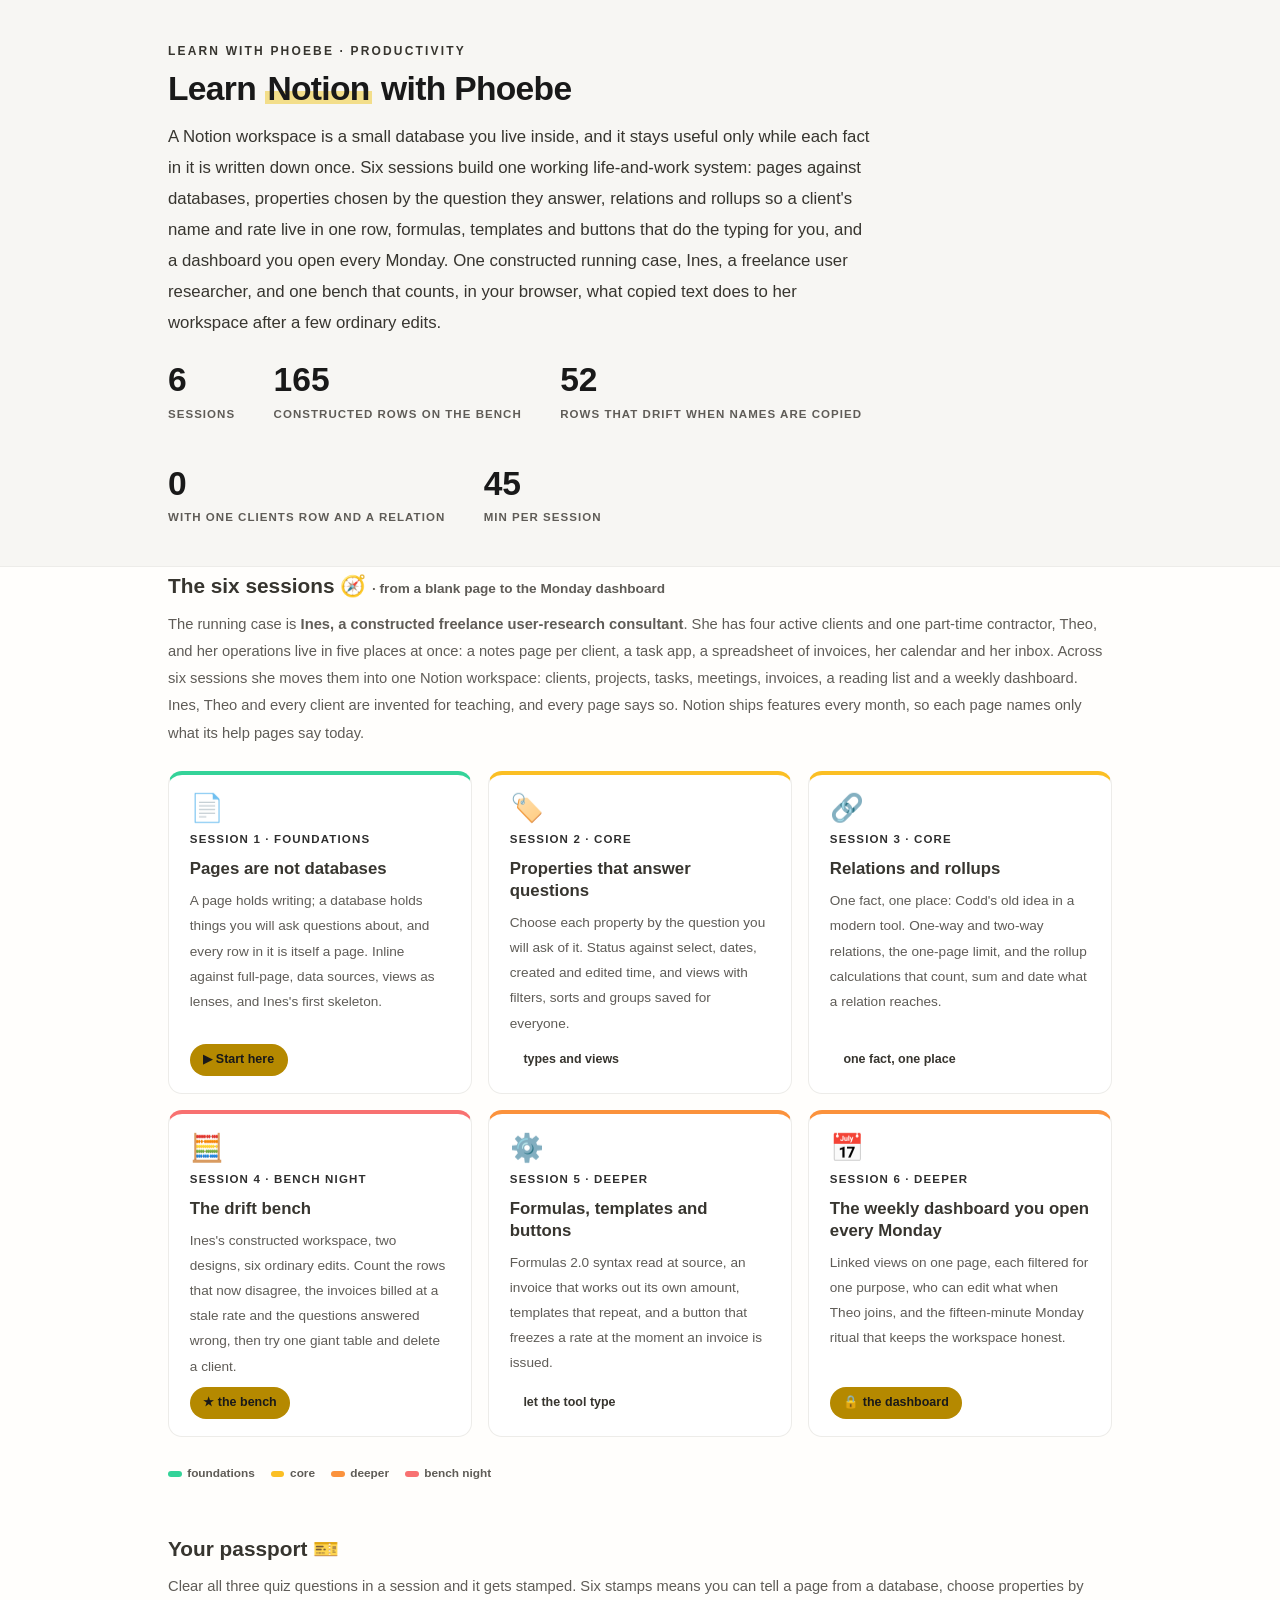
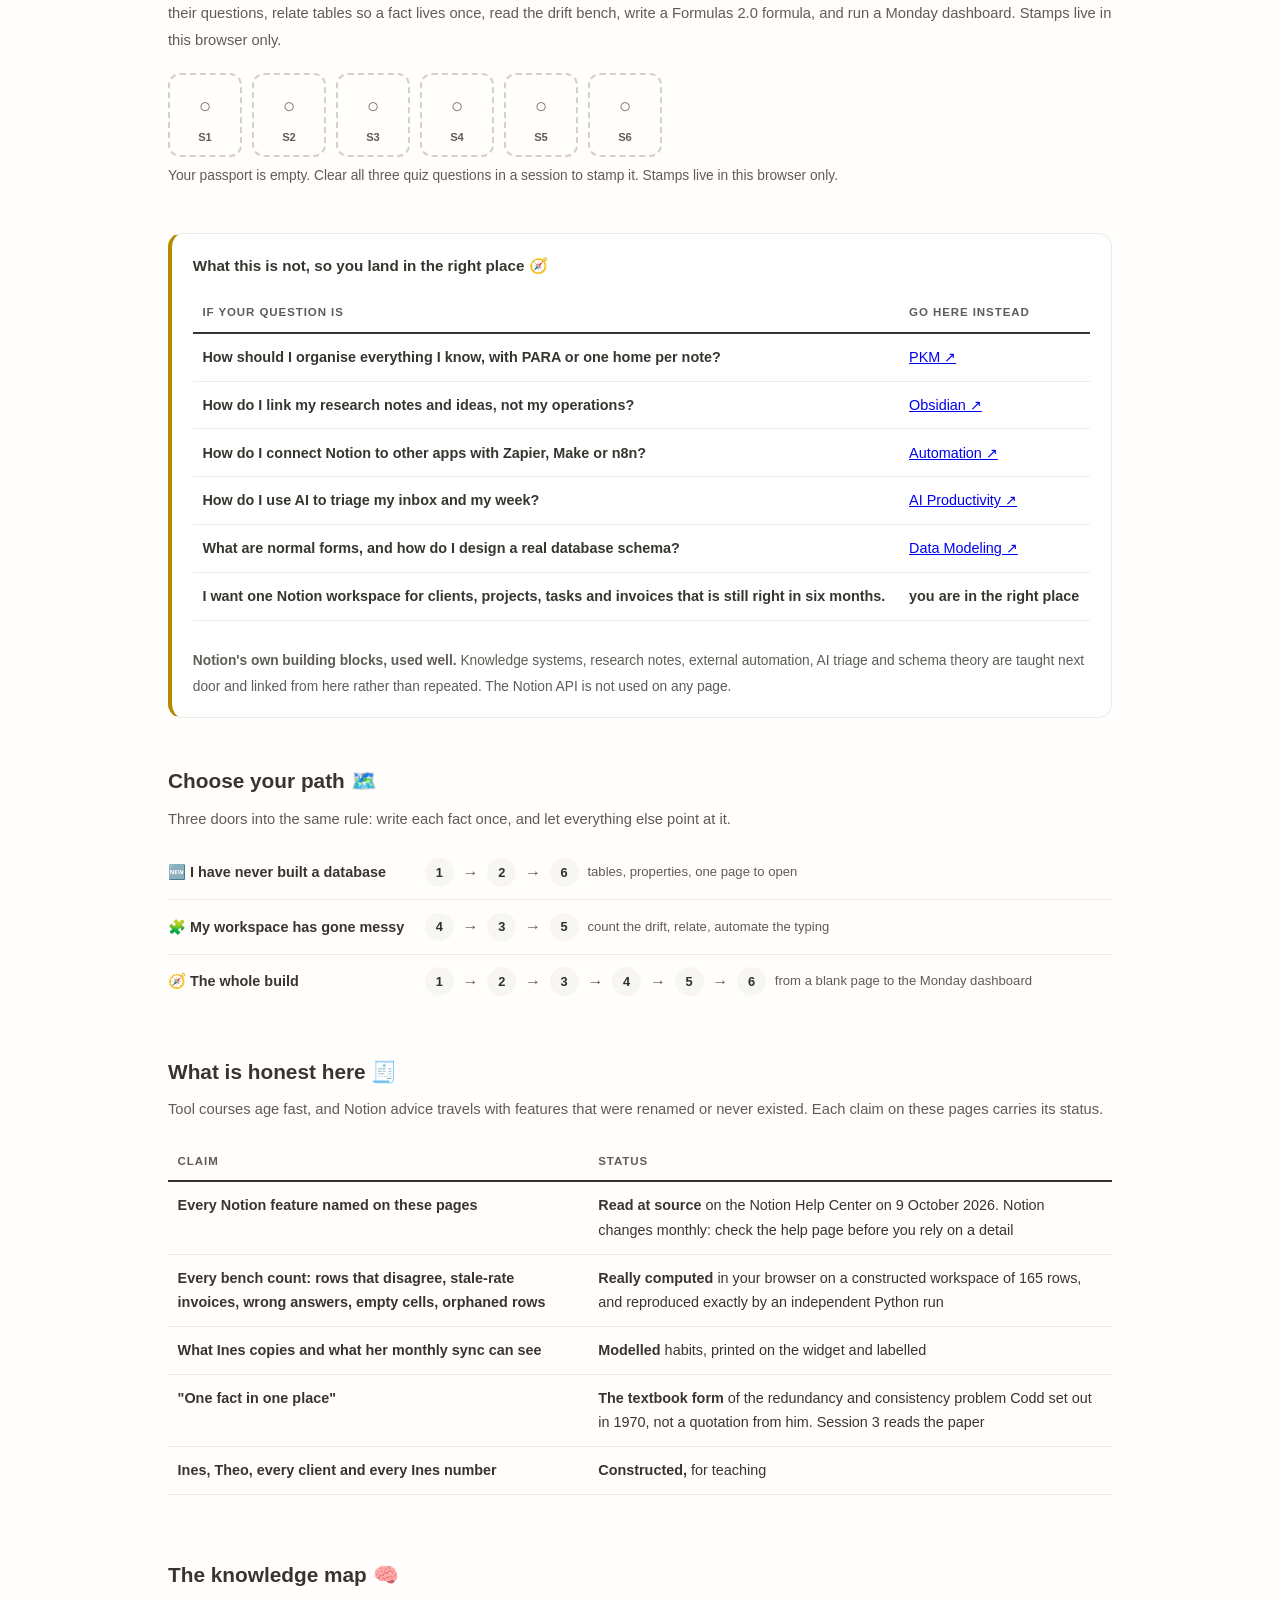
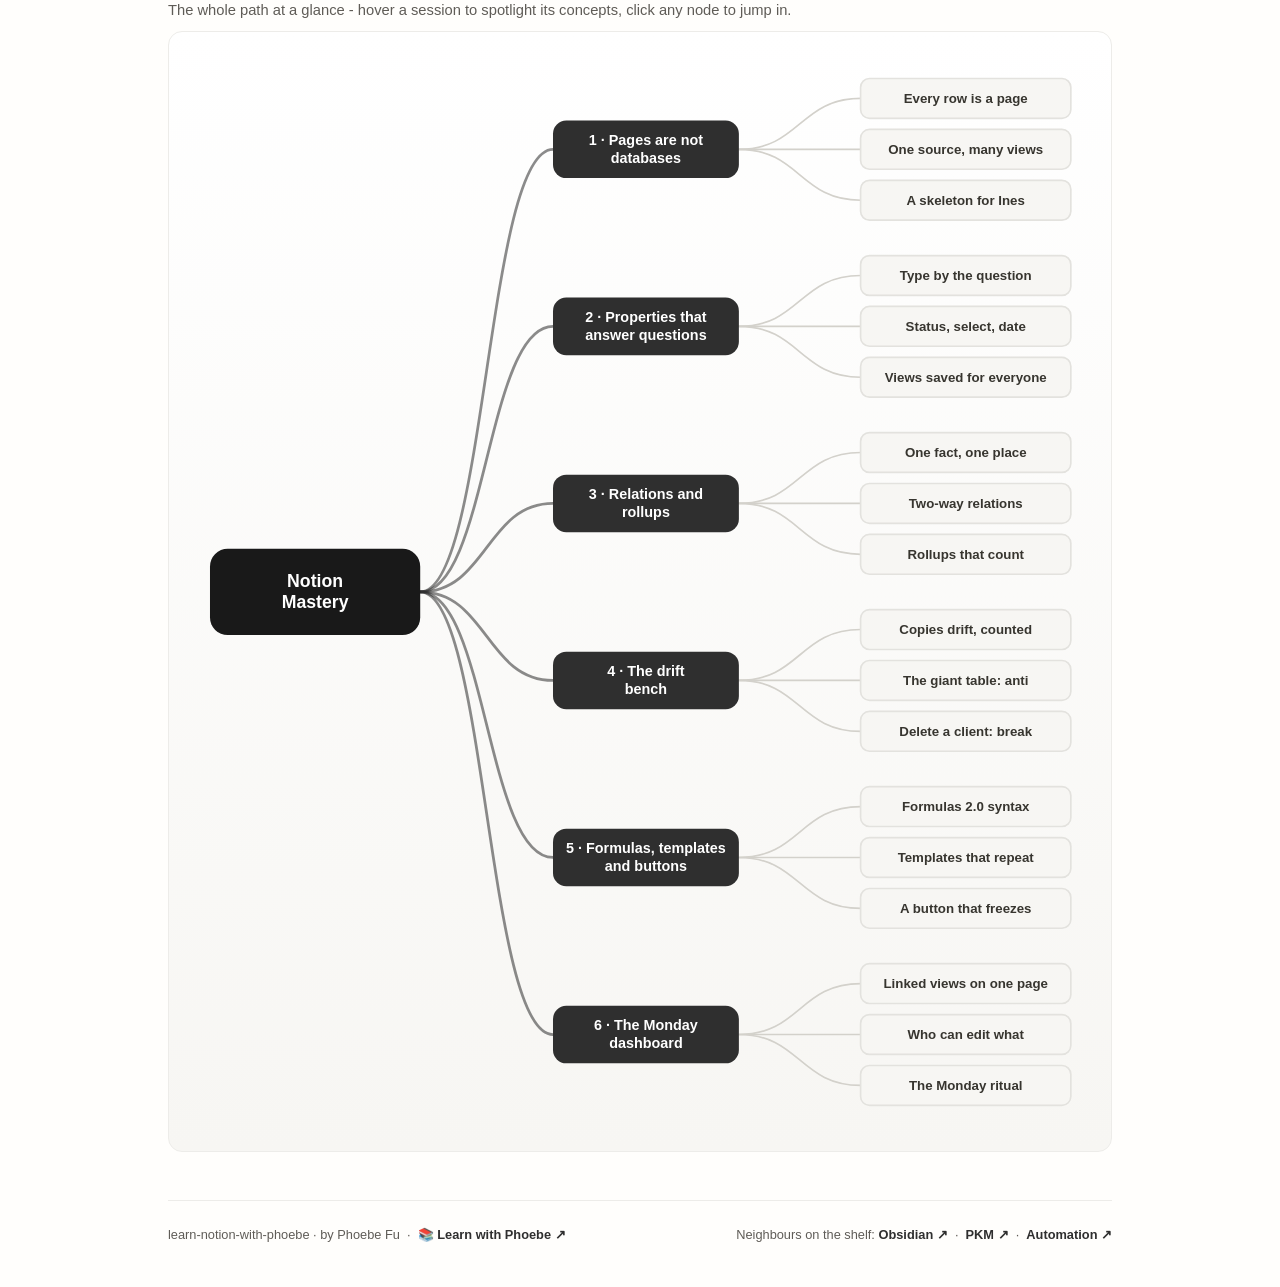
==== index.html @ 0f4d995d "Build learn-notion-with-phoebe: six sessions, landing page and in-browser bench All pages pass gate." ====
<!DOCTYPE html>
<html lang="en">
<head>
<meta charset="UTF-8">
<meta name="viewport" content="width=device-width, initial-scale=1.0">
<!-- social:start -->
<meta name="description" content="Six sessions on building one Notion workspace that stays true: pages against databases, properties chosen by the question they answer, relations and rollups so one fact lives in one place, a drift bench that counts what copied text costs, Formulas 2.0, templates and buttons, and a Monday dashboard. Free, by Phoebe Fu.">
<meta property="og:type" content="website">
<meta property="og:site_name" content="Learn with Phoebe">
<meta property="og:title" content="Learn Notion with Phoebe">
<meta property="og:description" content="Build one working life-and-work system in Notion across six sessions, and count in your browser what happens to a workspace where the same fact is typed in three places.">
<meta property="og:url" content="https://phoebefu6.github.io/learn-notion-with-phoebe/">
<meta property="og:image" content="https://phoebefu6.github.io/learn-notion-with-phoebe/assets/og-cover.png">
<meta property="og:image:width" content="1200">
<meta property="og:image:height" content="630">
<meta name="twitter:card" content="summary_large_image">
<meta name="twitter:title" content="Learn Notion with Phoebe">
<meta name="twitter:description" content="One fact, one place: a Notion workspace built in six sessions, and a bench that counts the drift.">
<meta name="twitter:image" content="https://phoebefu6.github.io/learn-notion-with-phoebe/assets/og-cover.png">
<!-- social:end -->
<title>Learn Notion with Phoebe</title>
<link rel="stylesheet" href="assets/style.css?v=3">
<style>

  .stats-row { display: flex; gap: 2.4rem; margin-top: 1.5rem; flex-wrap: wrap; }
  .stat b { display: block; font-size: 2.1rem; font-weight: 800; line-height: 1.05; font-variant-numeric: tabular-nums; }
  .stat span { font-size: .72rem; opacity: 1; text-transform: uppercase; letter-spacing: .09em; font-weight: 600; }

  .course-grid { display: grid; grid-template-columns: repeat(auto-fit, minmax(17rem, 1fr)); gap: 1rem; margin-top: 1.5rem; }
  .course-card {
    border: 1px solid var(--hairline);
    border-top: 4px solid var(--diff, var(--indigo));
    border-radius: var(--radius);
    padding: 1.2rem 1.3rem 1.1rem;
    display: flex;
    flex-direction: column;
    gap: .5rem;
    text-decoration: none;
    color: var(--ink);
    background: #fff;
    transition: box-shadow .15s ease, border-color .15s ease, transform .15s ease;
    position: relative;
  }
  .course-card:hover { border-color: var(--indigo-soft); border-top-color: var(--diff, var(--indigo)); box-shadow: 0 8px 28px rgba(var(--shadow-rgb),.16); transform: translateY(-3px); }
  .course-card .cicon { font-size: 1.7rem; line-height: 1; }
  .course-card .cnum { font-size: .72rem; font-weight: 700; color: var(--indigo); text-transform: uppercase; letter-spacing: .1em; }
  .course-card h3 { font-size: 1.05rem; font-weight: 800; line-height: 1.3; }
  .course-card p { font-size: .85rem; color: var(--muted); flex: 1; }
  .course-card .meta { display: flex; gap: .4rem; flex-wrap: wrap; }

  .diff-legend { display: flex; gap: 1rem; margin-top: 1.6rem; font-size: .74rem; color: var(--muted); font-weight: 600; flex-wrap: wrap; }
  .diff-legend i { display: inline-block; width: .85rem; height: .35rem; border-radius: 999px; margin-right: .35rem; vertical-align: middle; }

  .paths { margin-top: 2.6rem; }
  .paths h2 { font-size: 1.3rem; font-weight: 800; margin-bottom: .3rem; }
  .paths .plede { color: var(--muted); font-size: .92rem; margin-bottom: .8rem; }
  .path { display: flex; gap: .55rem; align-items: center; padding: .75rem 0; border-bottom: .5px solid var(--hairline); flex-wrap: wrap; }
  .path:last-child { border-bottom: none; }
  .path b { min-width: 15.5rem; font-size: .9rem; }
  .path .pstep { background: var(--indigo-50); color: var(--indigo); border-radius: 999px; padding: .16rem .68rem; font-weight: 700; font-size: .8rem; text-decoration: none; transition: all .12s ease; }
  .path .pstep:hover { background: var(--indigo); color: #fff; }
  .path .parr { color: var(--muted); font-weight: 700; }

  .mm-section { margin-top: 1.6rem; }
  .mm-section h2 { font-size: 1.3rem; font-weight: 800; margin-bottom: .2rem; }
  .mm-section .mm-lede { color: var(--muted); font-size: .92rem; margin-bottom: .4rem; }
  .mm-wrap { border: 1px solid var(--hairline); border-radius: var(--radius); background: linear-gradient(180deg,#fff,var(--indigo-50)); padding: .6rem; overflow-x: auto; }
  .mm-svg { width: 100%; height: auto; display: block; max-width: 60rem; margin: 0 auto; min-width: 34rem; }
  .mm-link { cursor: pointer; text-decoration: none; }
  .mm-node rect { transition: opacity .15s ease, filter .15s ease; }
  .mm-node text { pointer-events: none; }
  .mm-link:hover .mm-node rect { filter: brightness(1.06); }
  .mm-edge { transition: opacity .15s ease; }

  .not-this { border: 1px solid var(--hairline); border-left: 4px solid var(--clay); border-radius: var(--radius); background: #fff; padding: 1.1rem 1.3rem; margin-top: 1.2rem; }
  .not-this h3 { font-size: .95rem; font-weight: 800; margin-bottom: .5rem; }
</style>
</head>
<body>
<header class="masthead">
  <div class="wrap">
    <div class="eyebrow">Learn with Phoebe · Productivity</div>
    <h1>Learn <span class="accent">Notion</span> with Phoebe</h1>
    <p class="sub">A Notion workspace is a small database you live inside, and it stays useful only while each fact in it is written down once. Six sessions build one working life-and-work system: pages against databases, properties chosen by the question they answer, relations and rollups so a client's name and rate live in one row, formulas, templates and buttons that do the typing for you, and a dashboard you open every Monday. One constructed running case, Ines, a freelance user researcher, and one bench that counts, in your browser, what copied text does to her workspace after a few ordinary edits.</p>
    <div class="stats-row">
      <div class="stat"><b data-count="6">6</b><span>sessions</span></div>
      <div class="stat"><b data-count="165">165</b><span>constructed rows on the bench</span></div>
      <div class="stat"><b data-count="52">52</b><span>rows that drift when names are copied</span></div>
      <div class="stat"><b>0</b><span>with one Clients row and a relation</span></div>
      <div class="stat"><b data-count="45">45</b><span>min per session</span></div>
    </div>
  </div>
</header>
<main class="wrap">
  <section class="section">
    <div class="paths" style="margin-top:0">
      <h2>The six sessions 🧭 <span style="font-size:.85rem;font-weight:600;color:var(--muted)">· from a blank page to the Monday dashboard</span></h2>
      <p class="plede">The running case is <strong>Ines, a constructed freelance user-research consultant</strong>. She has four active clients and one part-time contractor, Theo, and her operations live in five places at once: a notes page per client, a task app, a spreadsheet of invoices, her calendar and her inbox. Across six sessions she moves them into one Notion workspace: clients, projects, tasks, meetings, invoices, a reading list and a weekly dashboard. Ines, Theo and every client are invented for teaching, and every page says so. Notion ships features every month, so each page names only what its help pages say today.</p>
    </div>
    <div class="course-grid">
      <a class="course-card" href="courses/01-pages-are-not-databases.html" style="--diff:#34D399">
        <span class="cicon">📄</span>
        <span class="cnum">Session 1 · foundations</span>
        <h3>Pages are not databases</h3>
        <p>A page holds writing; a database holds things you will ask questions about, and every row in it is itself a page. Inline against full-page, data sources, views as lenses, and Ines's first skeleton.</p>
        <span class="meta"><span class="pill amber">▶ Start here</span></span>
      </a>
      <a class="course-card" href="courses/02-properties-that-answer-questions.html" style="--diff:#FBBF24">
        <span class="cicon">🏷️</span>
        <span class="cnum">Session 2 · core</span>
        <h3>Properties that answer questions</h3>
        <p>Choose each property by the question you will ask of it. Status against select, dates, created and edited time, and views with filters, sorts and groups saved for everyone.</p>
        <span class="meta"><span class="pill">types and views</span></span>
      </a>
      <a class="course-card" href="courses/03-relations-and-rollups.html" style="--diff:#FBBF24">
        <span class="cicon">🔗</span>
        <span class="cnum">Session 3 · core</span>
        <h3>Relations and rollups</h3>
        <p>One fact, one place: Codd's old idea in a modern tool. One-way and two-way relations, the one-page limit, and the rollup calculations that count, sum and date what a relation reaches.</p>
        <span class="meta"><span class="pill">one fact, one place</span></span>
      </a>
      <a class="course-card" href="courses/04-the-drift-bench.html" style="--diff:#F87171">
        <span class="cicon">🧮</span>
        <span class="cnum">Session 4 · bench night</span>
        <h3>The drift bench</h3>
        <p>Ines's constructed workspace, two designs, six ordinary edits. Count the rows that now disagree, the invoices billed at a stale rate and the questions answered wrong, then try one giant table and delete a client.</p>
        <span class="meta"><span class="pill amber">★ the bench</span></span>
      </a>
      <a class="course-card" href="courses/05-formulas-templates-buttons.html" style="--diff:#FB923C">
        <span class="cicon">⚙️</span>
        <span class="cnum">Session 5 · deeper</span>
        <h3>Formulas, templates and buttons</h3>
        <p>Formulas 2.0 syntax read at source, an invoice that works out its own amount, templates that repeat, and a button that freezes a rate at the moment an invoice is issued.</p>
        <span class="meta"><span class="pill">let the tool type</span></span>
      </a>
      <a class="course-card" href="courses/06-the-monday-dashboard.html" style="--diff:#FB923C">
        <span class="cicon">📅</span>
        <span class="cnum">Session 6 · deeper</span>
        <h3>The weekly dashboard you open every Monday</h3>
        <p>Linked views on one page, each filtered for one purpose, who can edit what when Theo joins, and the fifteen-minute Monday ritual that keeps the workspace honest.</p>
        <span class="meta"><span class="pill amber">🔒 the dashboard</span></span>
      </a>
    </div>
    <div class="diff-legend">
      <span><i style="background:#34D399"></i>foundations</span>
      <span><i style="background:#FBBF24"></i>core</span>
      <span><i style="background:#FB923C"></i>deeper</span>
      <span><i style="background:#F87171"></i>bench night</span>
    </div>
  </section>
  <section class="section">
    <div class="paths" style="margin-top:0">
      <h2>Your passport 🎫</h2>
      <p class="plede">Clear all three quiz questions in a session and it gets stamped. Six stamps means you can tell a page from a database, choose properties by their questions, relate tables so a fact lives once, read the drift bench, write a Formulas 2.0 formula, and run a Monday dashboard. Stamps live in this browser only.</p>
    </div>
    <div class="pp-strip"></div>
  </section>
  <section class="section">
    <div class="not-this">
      <h3>What this is not, so you land in the right place 🧭</h3>
      <table class="clean">
        <tr><th>If your question is</th><th>Go here instead</th></tr>
        <tr><td>How should I organise everything I know, with PARA or one home per note?</td><td><a href="https://phoebefu6.github.io/learn-pkm-with-phoebe/">PKM ↗</a></td></tr>
        <tr><td>How do I link my research notes and ideas, not my operations?</td><td><a href="https://phoebefu6.github.io/learn-obsidian-with-phoebe/">Obsidian ↗</a></td></tr>
        <tr><td>How do I connect Notion to other apps with Zapier, Make or n8n?</td><td><a href="https://phoebefu6.github.io/learn-automation-with-phoebe/">Automation ↗</a></td></tr>
        <tr><td>How do I use AI to triage my inbox and my week?</td><td><a href="https://phoebefu6.github.io/learn-ai-productivity-with-phoebe/">AI Productivity ↗</a></td></tr>
        <tr><td>What are normal forms, and how do I design a real database schema?</td><td><a href="https://phoebefu6.github.io/learn-data-modeling-with-phoebe/">Data Modeling ↗</a></td></tr>
        <tr><td><strong>I want one Notion workspace for clients, projects, tasks and invoices that is still right in six months.</strong></td><td><strong>you are in the right place</strong></td></tr>
      </table>
      <p style="margin-top:.7rem;font-size:.86rem;color:var(--muted)"><strong>Notion's own building blocks, used well.</strong> Knowledge systems, research notes, external automation, AI triage and schema theory are taught next door and linked from here rather than repeated. The Notion API is not used on any page.</p>
    </div>
  </section>
  <section class="section">
    <div class="paths">
      <h2>Choose your path 🗺️</h2>
      <p class="plede">Three doors into the same rule: write each fact once, and let everything else point at it.</p>
      <div class="path"><b>🆕 I have never built a database</b>
        <a class="pstep" href="courses/01-pages-are-not-databases.html">1</a><span class="parr">→</span>
        <a class="pstep" href="courses/02-properties-that-answer-questions.html">2</a><span class="parr">→</span>
        <a class="pstep" href="courses/06-the-monday-dashboard.html">6</a>
        <span style="font-size:.82rem;color:var(--muted)">tables, properties, one page to open</span>
      </div>
      <div class="path"><b>🧩 My workspace has gone messy</b>
        <a class="pstep" href="courses/04-the-drift-bench.html">4</a><span class="parr">→</span>
        <a class="pstep" href="courses/03-relations-and-rollups.html">3</a><span class="parr">→</span>
        <a class="pstep" href="courses/05-formulas-templates-buttons.html">5</a>
        <span style="font-size:.82rem;color:var(--muted)">count the drift, relate, automate the typing</span>
      </div>
      <div class="path"><b>🧭 The whole build</b>
        <a class="pstep" href="courses/01-pages-are-not-databases.html">1</a><span class="parr">→</span>
        <a class="pstep" href="courses/02-properties-that-answer-questions.html">2</a><span class="parr">→</span>
        <a class="pstep" href="courses/03-relations-and-rollups.html">3</a><span class="parr">→</span>
        <a class="pstep" href="courses/04-the-drift-bench.html">4</a><span class="parr">→</span>
        <a class="pstep" href="courses/05-formulas-templates-buttons.html">5</a><span class="parr">→</span>
        <a class="pstep" href="courses/06-the-monday-dashboard.html">6</a>
        <span style="font-size:.82rem;color:var(--muted)">from a blank page to the Monday dashboard</span>
      </div>
    </div>
  </section>
  <section class="section">
    <div class="paths" style="margin-top:0">
      <h2>What is honest here 🧾</h2>
      <p class="plede">Tool courses age fast, and Notion advice travels with features that were renamed or never existed. Each claim on these pages carries its status.</p>
    </div>
    <table class="clean">
      <tr><th>Claim</th><th>Status</th></tr>
      <tr><td>Every Notion feature named on these pages</td><td><strong>Read at source</strong> on the Notion Help Center on 9 October 2026. Notion changes monthly: check the help page before you rely on a detail</td></tr>
      <tr><td>Every bench count: rows that disagree, stale-rate invoices, wrong answers, empty cells, orphaned rows</td><td><strong>Really computed</strong> in your browser on a constructed workspace of 165 rows, and reproduced exactly by an independent Python run</td></tr>
      <tr><td>What Ines copies and what her monthly sync can see</td><td><strong>Modelled</strong> habits, printed on the widget and labelled</td></tr>
      <tr><td>"One fact in one place"</td><td><strong>The textbook form</strong> of the redundancy and consistency problem Codd set out in 1970, not a quotation from him. Session 3 reads the paper</td></tr>
      <tr><td>Ines, Theo, every client and every Ines number</td><td><strong>Constructed,</strong> for teaching</td></tr>
    </table>
  </section>
  <section class="section mm-section">
    <h2>The knowledge map 🧠</h2>
    <p class="mm-lede">The whole path at a glance - hover a session to spotlight its concepts, click any node to jump in.</p>
    <div class="mm-wrap"><div id="mindmap"></div></div>
  </section>
  <footer class="pagefoot">
    <span>learn-notion-with-phoebe · by Phoebe Fu &nbsp;·&nbsp; 📚 <a href="https://phoebefu6.github.io/learn-with-phoebe/">Learn with Phoebe ↗</a></span>
    <span>Neighbours on the shelf: <a href="https://phoebefu6.github.io/learn-obsidian-with-phoebe/">Obsidian ↗</a> &nbsp;·&nbsp; <a href="https://phoebefu6.github.io/learn-pkm-with-phoebe/">PKM ↗</a> &nbsp;·&nbsp; <a href="https://phoebefu6.github.io/learn-automation-with-phoebe/">Automation ↗</a></span>
  </footer>
</main>
<script>
window.MINDMAP_DATA = {
 "title": "Notion\nMastery",
 "centerColor": "#191919",
 "sessions": [
  {
   "label": "Pages are not\ndatabases",
   "href": "courses/01-pages-are-not-databases.html",
   "color": "#34D399",
   "concepts": [
    {
     "label": "Every row is a page",
     "href": "courses/01-pages-are-not-databases.html"
    },
    {
     "label": "One source, many views",
     "href": "courses/01-pages-are-not-databases.html"
    },
    {
     "label": "A skeleton for Ines",
     "href": "courses/01-pages-are-not-databases.html"
    }
   ]
  },
  {
   "label": "Properties that\nanswer questions",
   "href": "courses/02-properties-that-answer-questions.html",
   "color": "#FBBF24",
   "concepts": [
    {
     "label": "Type by the question",
     "href": "courses/02-properties-that-answer-questions.html"
    },
    {
     "label": "Status, select, date",
     "href": "courses/02-properties-that-answer-questions.html"
    },
    {
     "label": "Views saved for everyone",
     "href": "courses/02-properties-that-answer-questions.html"
    }
   ]
  },
  {
   "label": "Relations and\nrollups",
   "href": "courses/03-relations-and-rollups.html",
   "color": "#FBBF24",
   "concepts": [
    {
     "label": "One fact, one place",
     "href": "courses/03-relations-and-rollups.html"
    },
    {
     "label": "Two-way relations",
     "href": "courses/03-relations-and-rollups.html"
    },
    {
     "label": "Rollups that count",
     "href": "courses/03-relations-and-rollups.html"
    }
   ]
  },
  {
   "label": "The drift\nbench",
   "href": "courses/04-the-drift-bench.html",
   "color": "#F87171",
   "concepts": [
    {
     "label": "Copies drift, counted",
     "href": "courses/04-the-drift-bench.html"
    },
    {
     "label": "The giant table: anti",
     "href": "courses/04-the-drift-bench.html"
    },
    {
     "label": "Delete a client: break",
     "href": "courses/04-the-drift-bench.html"
    }
   ]
  },
  {
   "label": "Formulas, templates\nand buttons",
   "href": "courses/05-formulas-templates-buttons.html",
   "color": "#FB923C",
   "concepts": [
    {
     "label": "Formulas 2.0 syntax",
     "href": "courses/05-formulas-templates-buttons.html"
    },
    {
     "label": "Templates that repeat",
     "href": "courses/05-formulas-templates-buttons.html"
    },
    {
     "label": "A button that freezes",
     "href": "courses/05-formulas-templates-buttons.html"
    }
   ]
  },
  {
   "label": "The Monday\ndashboard",
   "href": "courses/06-the-monday-dashboard.html",
   "color": "#FB923C",
   "concepts": [
    {
     "label": "Linked views on one page",
     "href": "courses/06-the-monday-dashboard.html"
    },
    {
     "label": "Who can edit what",
     "href": "courses/06-the-monday-dashboard.html"
    },
    {
     "label": "The Monday ritual",
     "href": "courses/06-the-monday-dashboard.html"
    }
   ]
  }
 ]
};
</script>
<script src="assets/mindmap.js?v=1"></script>
<script src="assets/app.js?v=1"></script>
</body>
</html>
---- assets/style.css ----
/* learn-notion-with-phoebe - editorial bold design system
   Accent: page ink #2F2F2F · Deep ink #191919 · Mid ink #4A4946 · Contrast: highlighter yellow #B58900
   (CSS var names still read --indigo/--amber; they hold warm ink greys and the highlighter.)
   The highlighter is a FILL only, always under deep ink #191919 (5.48:1), never as text on white.
   Light surfaces only: the code box and the lightbox scrim are light tints. */

:root {
  --indigo: #2F2F2F;
  --indigo-deep: #191919;
  --indigo-mid: #4A4946;
  --indigo-soft: #E3E2DE;
  --indigo-50: #F7F6F3;
  --ink: #37352F;
  --muted: #5F5C57;
  --faint: #D3D1CB;
  --hairline: #EDECE9;
  --clay: #B58900;
  --clay-ink: #6B5100;
  --amber: #B58900;
  --amber-ink: #6B5100;
  --amber-50: #FBF3DB;
  --paper: #FFFEFC;
  --code-bg: #F7F6F3;
  --code-ink: #37352F;
  --scrim-rgb: 255,254,250;
  --shadow-rgb: 47,47,47;
  --radius: 14px;
}

* { margin: 0; padding: 0; box-sizing: border-box; }

html { font-size: 16px; scroll-behavior: smooth; }
html.zoom-125 { font-size: 20px; }
html.zoom-150 { font-size: 24px; }

body {
  font-family: "Inter", -apple-system, BlinkMacSystemFont, "Segoe UI", Roboto, sans-serif;
  background: var(--paper);
  color: var(--ink);
  line-height: 1.85;
  font-feature-settings: "tnum";
}

.wrap { max-width: 62rem; margin: 0 auto; padding: 0 1.5rem; }

/* ---------- header band ---------- */
.masthead {
  background: var(--indigo);
  color: #fff;
  padding: 2.5rem 0 2.25rem;
}
.masthead .eyebrow {
  font-size: .75rem;
  letter-spacing: .18em;
  text-transform: uppercase;
  opacity: 1;
  font-weight: 600;
}
.masthead h1 {
  font-size: 2.1rem;
  line-height: 1.15;
  font-weight: 800;
  margin: .5rem 0 .75rem;
  letter-spacing: -.02em;
}
.masthead h1 .accent { color: inherit; }
.masthead .sub { font-size: 1.05rem; opacity: 1; max-width: 44rem; }

.chip-row { display: flex; flex-wrap: wrap; gap: .5rem; margin-top: 1.1rem; }
.chip {
  display: inline-flex;
  align-items: center;
  gap: .35rem;
  border-radius: 999px;
  padding: .25rem .8rem;
  font-size: .78rem;
  font-weight: 600;
  white-space: nowrap;
}
.chip.level { background: #fff; color: var(--indigo); }
.chip.audience { background: rgba(255,255,255,.08); color: #fff; border: 1px solid rgba(255,255,255,.35); }
.chip.time { background: var(--ink); color: #fff; font-variant-numeric: tabular-nums; }


/* ---------- agenda band ----------
   Recovered 2026-09-02. These six repos were scaffolded from a stylesheet that had
   lost this block, so .agenda rendered as run-on inline text ~700px tall inside the
   masthead. 87 of 93 repos carry it; these were the exception, and they were also the
   six the estate sweep could not see. See course-builder/references/field-notes.md.

   .a3 does NOT reuse the donor's `color: var(--amber-ink)`: that pair falls below
   4.5:1 against --amber in all six palettes, which is the same failure the sweep
   flags on the wellbeing courses. The literal below is the darkest tone of this
   repo's own amber-ink that clears 4.5:1, so the band stays bright. Recompute it if
   --amber changes. */
.agenda {
  display: flex;
  border-radius: 999px;
  overflow: hidden;
  margin: 1.4rem 0 0;
  font-size: .72rem;
  font-weight: 600;
  text-align: center;
  color: #fff;
}
.agenda span { padding: .45rem .3rem; white-space: nowrap; overflow: hidden; text-overflow: ellipsis; }
.agenda .a1 { background: var(--indigo-deep); }
.agenda .a2 { background: var(--indigo-mid); }
.agenda .a3 { background: var(--amber); color: var(--indigo-deep); }
.agenda .a4 { background: var(--indigo-soft); color: var(--ink); }

/* ---------- toolbar ---------- */
.toolbar {
  position: sticky;
  top: 0;
  z-index: 40;
  background: rgba(255,255,255,.94);
  backdrop-filter: blur(6px);
  border-bottom: 1px solid var(--hairline);
  padding: .55rem 0;
}
.toolbar .wrap { display: flex; align-items: center; gap: .5rem; flex-wrap: nowrap; }
.toolbar .crumb { font-size: .8rem; color: var(--muted); font-weight: 600; margin-right: auto; min-width: 0; white-space: nowrap; overflow: hidden; text-overflow: ellipsis; }
.toolbar .btn { white-space: nowrap; flex: none; padding: .38rem .8rem; font-size: .78rem; line-height: 1.2; }
.toolbar .crumb a { color: var(--indigo); text-decoration: none; }
.btn {
  border: 1px solid var(--hairline);
  background: #fff;
  color: var(--ink);
  border-radius: 999px;
  padding: .35rem .9rem;
  font-size: .78rem;
  font-weight: 600;
  cursor: pointer;
  font-family: inherit;
  transition: all .15s ease;
}
.btn:hover { border-color: var(--indigo); color: var(--indigo); }
.btn.primary { background: var(--indigo); border-color: var(--indigo); color: #fff; }
.btn.primary:hover { background: var(--indigo-deep); }

/* ---------- sections ---------- */
main { padding: 2.5rem 0 4rem; }

.section { margin-bottom: 2.8rem; }
.section-kicker { margin-bottom: 1rem; }
.section-kicker .klabel {
  display: block;
  font-size: .72rem;
  text-transform: uppercase;
  letter-spacing: .1em;
  color: var(--indigo);
  font-weight: 700;
  margin-bottom: .35rem;
}
.section-kicker h2 {
  font-size: 1.45rem;
  font-weight: 800;
  letter-spacing: -.01em;
  display: flex;
  align-items: center;
  gap: .7rem;
  flex-wrap: wrap;
}
.section-kicker .tag {
  border-radius: 999px;
  padding: .18rem .7rem;
  font-size: .7rem;
  font-weight: 700;
  text-transform: uppercase;
  letter-spacing: .08em;
}
.tag.concept { background: var(--indigo-50); color: var(--indigo); }
.tag.demo { background: var(--amber-50); color: var(--amber-ink); }
.tag.exercise { background: var(--ink); color: #fff; }

.lede { color: var(--muted); max-width: 46rem; margin-bottom: 1.4rem; line-height: 1.8; }

/* live vs self-study markers on cards */
.mode {
  font-size: .64rem;
  font-weight: 700;
  text-transform: uppercase;
  letter-spacing: .07em;
  padding: .14rem .6rem;
  border-radius: 999px;
  flex: none;
}
.mode.live { background: var(--indigo); color: #fff; }
.mode.self { background: #fff; color: var(--muted); border: 1px solid var(--hairline); }

/* ---------- accordions ---------- */
details.card {
  border: 1px solid var(--hairline);
  border-radius: var(--radius);
  margin-bottom: .8rem;
  overflow: hidden;
  background: #fff;
}
details.card[open] { border-color: var(--indigo-soft); box-shadow: 0 8px 28px rgba(var(--shadow-rgb),.08); }
details.card summary {
  list-style: none;
  cursor: pointer;
  padding: 1rem 1.25rem;
  display: flex;
  align-items: center;
  gap: .75rem;
  font-weight: 700;
  font-size: 1.02rem;
  user-select: none;
}
details.card summary::-webkit-details-marker { display: none; }
details.card summary .dot {
  width: .6rem; height: .6rem;
  border-radius: 999px;
  background: var(--indigo);
  flex: none;
}
details.card summary .mini { margin-left: auto; font-size: .72rem; color: var(--muted); font-weight: 600; white-space: nowrap; }
details.card summary .caret { transition: transform .2s ease; color: var(--indigo); font-size: .8rem; }
details.card[open] summary .caret { transform: rotate(90deg); }
details.card .body { padding: 0 1.25rem 1.4rem; border-top: 1px solid var(--hairline); padding-top: 1.15rem; }
details.card .body p { margin-bottom: 1.05rem; max-width: 48rem; }
details.card .body p:last-child { margin-bottom: 0; }
details.card .body ul, details.card .body ol { margin: 0 0 1.1rem 1.2rem; max-width: 47rem; }
details.card .body li { margin-bottom: .65rem; }
details.card .body h4 { font-size: .95rem; font-weight: 700; margin: 1.1rem 0 .45rem; }
details.card .body h4:first-child { margin-top: 0; }

/* ---------- pills & legends ---------- */
.legend { display: flex; flex-wrap: wrap; gap: .5rem; margin: 0 0 1.2rem; }
.pill {
  display: inline-flex;
  align-items: center;
  gap: .4rem;
  border-radius: 999px;
  padding: .28rem .85rem;
  font-size: .78rem;
  font-weight: 600;
}
.pill.solid { background: var(--indigo); color: #fff; }
.pill.light { background: var(--indigo-50); color: var(--indigo); }
.pill.inkpill { background: var(--ink); color: #fff; }
.pill.amber, .pill.peach { background: var(--amber); color: var(--indigo-deep); }
.pill.bare { color: var(--faint); }

/* ---------- 4D grid ---------- */
.grid-2 { display: grid; grid-template-columns: repeat(auto-fit, minmax(15rem, 1fr)); gap: .8rem; margin: .5rem 0 1rem; }
.d-card {
  border: 1px solid var(--hairline);
  border-left: 4px solid var(--indigo);
  border-radius: 10px;
  padding: 1rem 1.1rem;
}
.d-card h4 { font-size: .95rem; margin-bottom: .3rem; }
.d-card h4 .lead-letter { color: var(--indigo); }
.d-card p { font-size: .86rem; color: var(--muted); margin: 0; }

/* ---------- tables ---------- */
table.clean { width: 100%; border-collapse: collapse; font-size: .9rem; margin: .4rem 0 1rem; }
table.clean th {
  text-align: left;
  font-size: .72rem;
  text-transform: uppercase;
  letter-spacing: .08em;
  color: var(--muted);
  padding: .5rem .6rem;
  border-bottom: 2px solid var(--ink);
}
table.clean td { padding: .7rem .6rem; border-bottom: .5px solid var(--hairline); vertical-align: top; line-height: 1.7; }
table.clean td:first-child { font-weight: 600; }

/* ---------- prompt boxes ---------- */
.prompt-box {
  position: relative;
  background: var(--code-bg);
  color: var(--code-ink);
  border-radius: var(--radius);
  padding: 1.1rem 1.2rem;
  margin: 1rem 0 1.2rem;
  font-family: "SF Mono", ui-monospace, Menlo, Consolas, monospace;
  font-size: .84rem;
  line-height: 1.65;
  white-space: pre-wrap;
  word-break: break-word;
}
.prompt-box .label {
  position: absolute;
  top: -0.7rem;
  left: 1rem;
  background: var(--indigo);
  color: #fff;
  font-family: "Inter", -apple-system, sans-serif;
  font-size: .68rem;
  font-weight: 700;
  letter-spacing: .06em;
  text-transform: uppercase;
  border-radius: 999px;
  padding: .15rem .7rem;
}
.prompt-box.bad .label { background: var(--faint); color: var(--ink); }
.prompt-box.good .label { background: var(--amber); color: var(--indigo-deep); }
.copy-btn {
  position: absolute;
  top: .7rem;
  right: .7rem;
  background: var(--indigo-50);
  border: 1px solid var(--faint);
  color: var(--indigo-deep);
  border-radius: 999px;
  padding: .25rem .8rem;
  font-size: .72rem;
  font-weight: 600;
  cursor: pointer;
  font-family: "Inter", -apple-system, sans-serif;
  transition: background .15s ease;
}
.copy-btn:hover { background: var(--indigo-soft); }
.copy-btn.copied { background: var(--amber); border-color: var(--amber); color: var(--indigo-deep); }

/* ---------- demo steps ---------- */
.steps { counter-reset: step; margin: .6rem 0 1rem; }
.step {
  display: grid;
  grid-template-columns: max-content minmax(0, 1fr);
  column-gap: .9rem;
  row-gap: .2rem;
  padding: .85rem 0;
  border-bottom: .5px solid var(--hairline);
}
.step > * { grid-column: 2; min-width: 0; }
.step > .prompt-box { margin: .8rem 0 .4rem; }
.step:last-child { border-bottom: none; }
.step::before {
  counter-increment: step;
  content: counter(step);
  flex: none;
  width: 1.7rem; height: 1.7rem;
  border-radius: 999px;
  background: var(--indigo-50);
  color: var(--indigo);
  font-weight: 700;
  font-size: .85rem;
  display: inline-flex;
  align-items: center;
  justify-content: center;
  margin-top: .1rem;
}
.step p { margin: 0; }
/* A code box inside a step sits BELOW the step text at full width. Without this the flex row
 * puts it in a half-width column beside the text and wraps code mid-token. */
.step { flex-wrap: wrap; }
.step > p { flex: 1 1 0; min-width: 0; }
.step > .prompt-box { flex: 1 1 100%; margin: .7rem 0 .2rem; word-break: normal; overflow-x: auto; }

/* ---------- callouts ---------- */
.callout {
  border-radius: var(--radius);
  padding: 1rem 1.2rem;
  margin: 1rem 0;
  font-size: .92rem;
}
.callout.tip { background: var(--indigo-50); border-left: 4px solid var(--indigo); }
.callout.win { background: var(--amber-50); border-left: 4px solid var(--amber); }
.callout strong:first-child { display: block; margin-bottom: .2rem; }

.callout.example {
  background: #FFFFFF;
  border: 1px solid var(--hairline);
  border-left: 4px solid var(--amber);
  font-size: .9rem;
}
.callout.example .ex-pill {
  display: inline-block;
  background: var(--amber);
  color: var(--indigo-deep);
  border-radius: 999px;
  padding: .15rem .7rem;
  font-size: .68rem;
  font-weight: 700;
  text-transform: uppercase;
  letter-spacing: .06em;
  margin-bottom: .5rem;
}
.callout.example p { margin: 0 0 .75rem; max-width: 47rem; }
.callout.example p:last-child { margin-bottom: 0; }
.callout.example ul { margin: 0 0 0 1.1rem; max-width: 46rem; }
.callout.example li { margin-bottom: .6rem; }
.callout.example li:last-child { margin-bottom: 0; }

/* ---------- zoomable figures ---------- */
figure.zoomable {
  border: 1px solid var(--hairline);
  border-radius: var(--radius);
  padding: 1.2rem;
  margin: 1rem 0 1.4rem;
  cursor: zoom-in;
  transition: box-shadow .15s ease;
  background: #fff;
}
figure.zoomable:hover { box-shadow: 0 8px 28px rgba(var(--shadow-rgb),.12); }
figure.zoomable svg, figure.zoomable img { width: 100%; height: auto; display: block; }
figure.zoomable figcaption {
  margin-top: .6rem;
  font-size: .76rem;
  color: var(--muted);
  font-weight: 600;
  display: flex;
  align-items: center;
  gap: .4rem;
}

.lightbox {
  position: fixed;
  inset: 0;
  z-index: 100;
  background: rgba(var(--scrim-rgb),.9);
  display: none;
  align-items: center;
  justify-content: center;
  padding: 3vh 3vw;
  cursor: zoom-out;
}
.lightbox.open { display: flex; }
.lightbox .inner {
  background: #fff;
  border-radius: var(--radius);
  padding: 2rem;
  max-width: 94vw;
  max-height: 92vh;
  overflow: auto;
}
.lightbox .inner svg, .lightbox .inner img { width: min(88vw, 70rem); height: auto; }
.lightbox .close-hint {
  position: fixed;
  top: 1rem; right: 1.4rem;
  color: var(--ink);
  font-size: .8rem;
  font-weight: 600;
  opacity: 1;
}

/* ---------- courses covered ---------- */
.covered { border: 1px solid var(--hairline); border-radius: var(--radius); overflow: hidden; }
.covered-row {
  display: flex;
  align-items: baseline;
  gap: .8rem;
  padding: .75rem 1.1rem;
  border-bottom: .5px solid var(--hairline);
  font-size: .9rem;
}
.covered-row:last-child { border-bottom: none; }
.covered-row .status { flex: none; }
.covered-row .name { font-weight: 600; }
.covered-row .note { margin-left: auto; color: var(--muted); font-size: .78rem; text-align: right; }

/* ---------- cheat sheet footer ---------- */
.cheat {
  background: var(--indigo-50);
  color: var(--ink);
  border: 1px solid var(--indigo-soft);
  border-radius: var(--radius);
  padding: 1.6rem 1.6rem 1.3rem;
  margin-top: 3rem;
}
.cheat h3 { font-size: 1.1rem; margin-bottom: 1rem; }
.cheat h3 span { color: var(--indigo); }
.cheat .grid-2 { gap: 1rem; }
.cheat .cheat-item { border-left: 3px solid var(--indigo-mid); padding-left: .8rem; }
.cheat .cheat-item b { display: block; font-size: .85rem; color: var(--indigo-deep); }
.cheat .cheat-item span { font-size: .82rem; color: var(--ink); }

footer.pagefoot {
  border-top: 1px solid var(--hairline);
  margin-top: 3rem;
  padding: 1.4rem 0 2.5rem;
  font-size: .8rem;
  color: var(--muted);
  display: flex;
  justify-content: space-between;
  flex-wrap: wrap;
  gap: .8rem;
}
footer.pagefoot a { color: var(--indigo); text-decoration: none; font-weight: 600; }

/* ---------- wayfinding: reading progress + section dots + part numbers ---------- */

#progress-bar {
  position: fixed;
  top: 0; left: 0;
  height: 3px;
  width: 0;
  background: linear-gradient(90deg, var(--indigo), var(--amber));
  z-index: 90;
}

.pagenav {
  position: fixed;
  right: 1.1rem;
  top: 50%;
  transform: translateY(-50%);
  z-index: 50;
  display: flex;
  flex-direction: column;
  gap: .55rem;
}
.pagenav a {
  width: .68rem; height: .68rem;
  border-radius: 999px;
  background: #fff;
  border: 2px solid var(--faint);
  display: block;
  position: relative;
  transition: all .15s ease;
}
.pagenav a:hover { border-color: var(--indigo); transform: scale(1.3); }
.pagenav a.active { background: var(--indigo); border-color: var(--indigo); }
.pagenav a .nlabel {
  position: absolute;
  right: 1.4rem;
  top: 50%;
  transform: translateY(-50%);
  background: #fff;
  color: var(--ink);
  border: 1px solid var(--faint);
  font-size: .7rem;
  font-weight: 600;
  padding: .22rem .65rem;
  border-radius: 6px;
  white-space: nowrap;
  opacity: 0;
  pointer-events: none;
  transition: opacity .15s ease;
}
.pagenav a:hover .nlabel { opacity: 1; }
@media (max-width: 74rem) { .pagenav { display: none; } }

main { counter-reset: partnum -1; }
.section .section-kicker { position: relative; }
.section .section-kicker::before {
  counter-increment: partnum;
  content: counter(partnum, decimal-leading-zero);
  position: absolute;
  right: 0;
  top: -1.2rem;
  font-size: 4.4rem;
  font-weight: 800;
  color: var(--indigo-50);
  line-height: 1;
  font-variant-numeric: tabular-nums;
  pointer-events: none;
  z-index: 0;
}
.section .section-kicker > * { position: relative; z-index: 1; }

details.card summary { transition: background .15s ease; }
details.card summary:hover { background: #F7F6F3; }

/* ---------- journey strip: you are here in the series ---------- */
.journey {
  display: flex;
  align-items: center;
  gap: .45rem;
  margin-top: 1.1rem;
  flex-wrap: wrap;
}
.journey .jlabel { font-size: .7rem; font-weight: 700; text-transform: uppercase; letter-spacing: .09em; opacity: 1; margin-right: .3rem; }
.journey a {
  width: 1.7rem; height: 1.7rem;
  border-radius: 999px;
  display: inline-flex;
  align-items: center;
  justify-content: center;
  font-size: .8rem;
  font-weight: 700;
  text-decoration: none;
  color: #fff;
  border: 1.5px solid rgba(255,255,255,.45);
  transition: all .15s ease;
  font-variant-numeric: tabular-nums;
}
.journey a:hover { border-color: #fff; transform: scale(1.12); }
.journey a.here { background: #fff; color: var(--indigo); border-color: #fff; }
.journey a.dd-chip { width: auto; border-radius: 999px; padding: 0 .7rem; font-size: .72rem; }

/* ---------- check-yourself quiz ---------- */
.quiz-q {
  border: 1px solid var(--hairline);
  border-radius: var(--radius);
  padding: 1.1rem 1.25rem 1rem;
  margin-bottom: .9rem;
  background: #fff;
}
.quiz-q .qtext { font-weight: 700; margin-bottom: .7rem; }
.quiz-q .qopt {
  display: block;
  width: 100%;
  text-align: left;
  background: #fff;
  border: 1px solid var(--hairline);
  border-radius: 10px;
  padding: .6rem .9rem;
  margin-bottom: .5rem;
  font-size: .9rem;
  font-family: inherit;
  color: var(--ink);
  cursor: pointer;
  transition: all .15s ease;
}
.quiz-q .qopt:hover { border-color: var(--indigo); background: var(--indigo-50); }
.quiz-q .qopt.correct { background: var(--indigo); border-color: var(--indigo); color: #fff; font-weight: 600; }
.quiz-q .qopt.correct::after { content: "  ✓"; }
.quiz-q .qopt.wrong { background: #FEF2F2; border-color: #FCA5A5; color: #991B1B; animation: qshake .3s ease; }
.quiz-q .qopt.wrong::after { content: "  ✗ try again"; font-size: .78rem; }
.quiz-q .qopt:disabled { cursor: default; }
.quiz-q .qwhy {
  display: none;
  background: var(--amber-50);
  border-left: 4px solid var(--amber);
  border-radius: 8px;
  padding: .6rem .9rem;
  font-size: .86rem;
  margin-top: .3rem;
}
.quiz-q.answered .qwhy { display: block; }
@keyframes qshake {
  0%, 100% { transform: translateX(0); }
  25% { transform: translateX(-5px); }
  75% { transform: translateX(5px); }
}
.quiz-score { font-weight: 700; color: var(--indigo); margin-top: .4rem; }

@media (prefers-reduced-motion: reduce) {
  .quiz-q .qopt.wrong { animation: none; }
  .journey a:hover { transform: none; }
}

/* ---------- micro-interactions (react-bits inspired, vanilla) ---------- */

/* BlurText: staggered word reveal on the masthead headline */
.masthead h1 .bw {
  display: inline-block;
  opacity: 0;
  filter: blur(8px);
  transform: translateY(.35em);
  animation: bw-in .7s cubic-bezier(.22,.9,.35,1) forwards;
  animation-delay: var(--bw-delay, 0s);
}
@keyframes bw-in {
  to { opacity: 1; filter: blur(0); transform: translateY(0); }
}

/* SpotlightCard: cursor-following highlight on accordion cards */
details.card { position: relative; }
details.card::after {
  content: "";
  position: absolute;
  inset: 0;
  pointer-events: none;
  opacity: 0;
  transition: opacity .3s ease;
  background: radial-gradient(320px circle at var(--mx, 50%) var(--my, 50%), rgba(var(--shadow-rgb),.09), transparent 65%);
}
details.card:hover::after { opacity: 1; }

/* ScrollReveal: sections rise in as they enter the viewport */
.js-reveal .section {
  opacity: 0;
  transform: translateY(16px);
  transition: opacity .6s ease, transform .6s cubic-bezier(.22,.9,.35,1);
}
.js-reveal .section.revealed { opacity: 1; transform: none; }

@media (prefers-reduced-motion: reduce) {
  .masthead h1 .bw { animation: none; opacity: 1; filter: none; transform: none; }
  details.card::after { display: none; }
  .js-reveal .section { opacity: 1; transform: none; transition: none; }
}

@media (max-width: 40rem) {
  .masthead h1 { font-size: 1.6rem; }
  
  .toolbar .crumb { display: none; }
}

@media print {
  .toolbar, .copy-btn { display: none; }
  details.card { border: 1px solid #ccc; }
}

/* ---------- live SQL playground (sql-live.js) ---------- */
.sqlbox {
  border: 1px solid var(--hairline);
  border-radius: var(--radius);
  background: #fff;
  overflow: hidden;
  margin: 1rem 0 1.4rem;
  box-shadow: 0 8px 28px rgba(var(--shadow-rgb),.06);
}
.sql-bar {
  display: flex; align-items: center; gap: .5rem;
  padding: .5rem .8rem;
  background: var(--indigo-deep);
  color: #fff;
}
.sql-dot { width: .6rem; height: .6rem; border-radius: 999px; background: var(--amber); flex: none; }
.sql-title { font-size: .76rem; font-weight: 600; letter-spacing: .02em; opacity: .92; }
.sql-spacer { margin-left: auto; }
.sql-btn {
  border: 1px solid rgba(255,255,255,.28);
  background: rgba(255,255,255,.08);
  color: #fff;
  border-radius: 999px;
  padding: .26rem .8rem;
  font-size: .74rem; font-weight: 700; cursor: pointer;
  font-family: inherit; transition: all .14s ease; white-space: nowrap;
}
.sql-btn:hover { background: rgba(255,255,255,.2); }
.sql-btn.sql-run { background: var(--amber); color: var(--indigo-deep); border-color: var(--amber); }
.sql-btn.sql-run:hover { filter: brightness(1.05); }
.sql-label {
  display: block;
  font-size: .64rem; text-transform: uppercase; letter-spacing: .09em;
  font-weight: 700; color: var(--muted);
  padding: .6rem .9rem .2rem;
}
.sql-code-wrap { border-bottom: 1px solid var(--hairline); }
.sql-code {
  width: 100%;
  border: none; outline: none; resize: vertical;
  padding: .35rem .9rem .9rem;
  font-family: "SF Mono", "JetBrains Mono", Menlo, Consolas, monospace;
  font-size: .86rem; line-height: 1.6;
  color: var(--ink); background: #fff;
  tab-size: 2;
}
.sql-out { padding: .2rem .9rem 1rem; overflow-x: auto; }
.sql-tablewrap { overflow-x: auto; }
table.sql-table { width: 100%; border-collapse: collapse; font-size: .84rem; margin: .3rem 0 .1rem; }
table.sql-table th {
  text-align: left; text-transform: uppercase; letter-spacing: .05em;
  font-size: .68rem; color: var(--indigo); font-weight: 800;
  padding: .35rem .6rem; border-bottom: 2px solid var(--indigo-50); white-space: nowrap;
}
table.sql-table td {
  padding: .32rem .6rem; border-bottom: .5px solid var(--hairline);
  font-variant-numeric: tabular-nums; white-space: nowrap;
}
table.sql-table tr:last-child td { border-bottom: none; }
.sql-null { color: var(--faint); font-style: italic; font-size: .78rem; }
.sql-note { font-size: .74rem; color: var(--muted); margin: .5rem 0 0; font-weight: 600; }
.sql-hint { font-weight: 500; font-style: italic; }
.sql-err {
  font-size: .82rem; color: #991B1B; background: #FEF2F2;
  border: 1px solid #FCA5A5; border-radius: 8px;
  padding: .55rem .75rem; margin: .4rem 0 0;
  font-family: "SF Mono", Menlo, monospace;
}
.sql-cap { font-size: .78rem; color: var(--muted); padding: 0 .9rem .8rem; }
.sqlbox.sql-had-err .sql-bar { background: #7f1d1d; }


@keyframes wkIn { from { opacity: 0; transform: translateY(6px); } to { opacity: 1; transform: none; } }


@media (max-width: 640px) {  }


@media (max-width: 640px) {
  
  
}

/* === LWP-PATCH v2 === */
/* palette-agnostic aliases: 75 repos use --indigo/--amber, 1 uses --pine/--clay */
:root {
  --pv-accent: var(--indigo, var(--pine, #334155));
  --pv-flag: var(--amber, var(--clay, #B58900));
  --pv-flag-50: var(--amber-50, var(--clay-50, #FBF3DB));
}

/* ============================================================
   v2 - readable on a phone + reading modes
   Layout only. No palette tokens are changed.
   ============================================================ */

/* --- skip link --- */
.skip-link {
  position: absolute; left: -9999px; top: 0; z-index: 200;
  background: var(--pv-accent); color: #fff;
  padding: .7rem 1.1rem; border-radius: 0 0 var(--radius) 0;
  font-weight: 700; font-size: .85rem; text-decoration: none;
}
.skip-link:focus { left: 0; }

/* --- visible keyboard focus everywhere --- */
:focus-visible {
  outline: 3px solid var(--pv-flag);
  outline-offset: 2px;
  border-radius: 4px;
}

/* --- diagrams: hold authored width, scroll instead of shrinking --- */
.figscroll { overflow-x: auto; -webkit-overflow-scrolling: touch; overscroll-behavior-x: contain; }
.figscroll::-webkit-scrollbar { height: 6px; }
.figscroll::-webkit-scrollbar-thumb { background: var(--faint); border-radius: 3px; }

/* --- tables: scroll container + sticky row label --- */
.tablescroll { overflow-x: auto; -webkit-overflow-scrolling: touch; border-radius: var(--radius); }

/* --- section contents counter --- */
.sec-meta {
  display: block; margin-top: .3rem;
  font-size: .72rem; font-weight: 700; letter-spacing: .06em;
  text-transform: uppercase; color: var(--muted);
  font-variant-numeric: tabular-nums;
}

/* --- study-mode switch --- */
.btn.mode-on { background: var(--pv-flag); border-color: var(--pv-flag); color: #fff; }

/* --- deep-linked card gets a moment of emphasis --- */
details.card.linked { border-color: var(--pv-flag); box-shadow: 0 0 0 3px var(--pv-flag-50); }

@media (max-width: 820px) {
  /* labels keep the size they were drawn at; the figure scrolls */
  figure.zoomable svg { min-width: 820px; }
  .figscroll .mm-svg, .mindmap svg { min-width: 840px; }

  table.clean { min-width: 620px; }
  table.clean th:first-child,
  table.clean td:first-child {
    position: sticky; left: 0; background: #fff;
    box-shadow: 1px 0 0 var(--hairline);
  }

  pre, .prompt-box { overflow-x: auto; }

  /* 44px tap targets */
  details.card summary { min-height: 44px; }
  .qopt { min-height: 44px; display: flex; align-items: center; padding: .7rem .9rem; }
  .toolbar .btn, .pagefoot a { min-height: 44px; display: inline-flex; align-items: center; justify-content: center; }
  .toolbar .crumb, .toolbar #zoom-toggle { display: none; }
  .toolbar .btn { flex: 1 1 0; padding: .3rem .4rem; font-size: .72rem; }
  table.clean { display: block; overflow-x: auto; -webkit-overflow-scrolling: touch; }
}

@media (max-width: 640px) {
  /* long inline code tokens and nowrap chips are the two things that still
     forced the page sideways below 640px: let them break rather than push
     the layout. Inside the media query only - desktop is untouched. */
  :not(pre) > code, .prompt-box span, code span,
  p span, li span, td span { overflow-wrap: anywhere; word-break: break-word; }
  .chip, .syn-chip, .pill, .mode, .tag { white-space: normal; max-width: 100%; }

  
  
  .chip-row, .legend { flex-wrap: wrap; }
  .journey { flex-wrap: wrap; row-gap: .45rem; }
}

/* --- print: a session should print as a complete handout --- */
@media print {
  .pagenav, #progress-bar, .skip-link, .journey, .lightbox { display: none !important; }
  details.card > .body { display: block !important; }
  details.card, figure, table.clean, .callout { break-inside: avoid; page-break-inside: avoid; }
  figure.zoomable svg { min-width: 0; max-width: 100%; }
  .figscroll, .tablescroll { overflow: visible; }
  a[href^="http"]::after { content: " (" attr(href) ")"; font-size: .72rem; color: #555; }
}

/* swipe hint: own line, only when the diagram really does scroll */
figure.zoomable.can-scroll figcaption { flex-wrap: wrap; }
figure.zoomable.can-scroll figcaption::after {
  content: "swipe the diagram \2192";
  flex: 0 0 100%;
  margin-top: .2rem;
  font-size: .72rem;
  font-weight: 700;
  letter-spacing: .04em;
  color: var(--pv-flag);
}
/* === /LWP-PATCH === */


/* ============================================================
   LWP WIDGET KIT v1 - wipe / hotspot / tick / tryrow / stakes
   / scorecard / passport. Self-theming off the course :root.
   ============================================================ */

/* --- shared shell --------------------------------------- */
.wk {
  margin: 26px 0;
  border: 1px solid var(--hairline);
  border-radius: var(--radius);
  background: #fff;
  box-shadow: 0 2px 10px rgba(0,0,0,.03);
  overflow: hidden;
}
.wk-head {
  display: flex; align-items: center; gap: 10px;
  padding: 12px 16px;
  background: var(--indigo-50);
  border-bottom: 1px solid var(--hairline);
}
.wk-head b {
  font-size: 0.74rem; font-weight: 800; letter-spacing: .07em;
  text-transform: uppercase; color: var(--indigo-deep);
}
.wk-head .wk-hint { font-size: 0.82rem; color: var(--muted); }
.wk-body { padding: 18px 16px; }
.wk-foot {
  padding: 10px 16px; border-top: 1px dashed var(--hairline);
  font-size: 0.82rem; color: var(--muted); background: var(--paper);
}

/* --- 1. wipe: draggable before/after ------------------- */
.wipe { position: relative; user-select: none; touch-action: none; }
.wipe-panes { position: relative; overflow: hidden; border-radius: 10px; }
.wipe-a, .wipe-b { padding: 18px 20px; font-size: 0.92rem; line-height: 1.75; }
.wipe-a { background: #FEF2F2; border: 1px solid #FCA5A5; border-radius: 10px; }
.wipe-b {
  position: absolute; inset: 0;
  background: var(--indigo-50); border: 1px solid var(--indigo-soft);
  border-radius: 10px;
  clip-path: inset(0 0 0 var(--wx, 50%));
}
.wipe-a h5, .wipe-b h5 {
  margin: 0 0 8px; font-size: 0.72rem; letter-spacing: .07em;
  text-transform: uppercase; font-weight: 800;
}
.wipe-a h5 { color: #991B1B; }
.wipe-b h5 { color: var(--indigo-deep); }
.wipe-a p, .wipe-b p { margin: 0 0 6px; }
.wipe-grip {
  position: absolute; top: 0; bottom: 0; width: 3px;
  background: var(--indigo); cursor: ew-resize; z-index: 3;
  transform: translateX(-1.5px);
}
.wipe-grip::after {
  content: "⇄"; position: absolute; top: 50%; left: 50%;
  transform: translate(-50%, -50%);
  width: 30px; height: 30px; border-radius: 999px;
  background: var(--indigo); color: #fff;
  display: grid; place-items: center;
  font-size: 0.85rem; font-weight: 800;
  box-shadow: 0 3px 12px rgba(0,0,0,.22);
}
.wipe-tags { display: flex; justify-content: space-between; margin-top: 10px; }
.wipe-tags span {
  font-size: 0.7rem; font-weight: 800; letter-spacing: .06em;
  text-transform: uppercase; padding: 3px 10px; border-radius: 999px;
}
.wipe-tags .wt-a { background: #FEF2F2; color: #991B1B; }
.wipe-tags .wt-b { background: var(--indigo-50); color: var(--indigo-deep); }

/* --- 2. hotspot: pins on a mock ------------------------ */
.hotspot { position: relative; }
.hs-mock { position: relative; border-radius: 10px; overflow: hidden; }
.hs-mock svg { display: block; width: 100%; height: auto; }
.hs-pin {
  position: absolute; left: var(--x); top: var(--y);
  transform: translate(-50%, -50%);
  width: 27px; height: 27px; border-radius: 999px;
  border: 2px solid #fff; background: var(--indigo); color: #fff;
  font: 800 0.78rem/1 Inter, sans-serif;
  display: grid; place-items: center; cursor: pointer;
  box-shadow: 0 2px 9px rgba(0,0,0,.28);
  transition: transform .16s ease, background .16s ease;
  z-index: 2;
}
.hs-pin:hover { transform: translate(-50%, -50%) scale(1.18); }
.hs-pin.on { background: var(--amber); color: var(--indigo-deep); }
.hs-pin::before {
  content: ""; position: absolute; inset: -7px; border-radius: 999px;
  border: 2px solid var(--indigo); opacity: 0;
}
.hs-pin.on::before { border-color: var(--amber); opacity: .55; }
.hs-caps { margin-top: 14px; display: grid; gap: 8px; }
.hs-cap {
  display: none; gap: 10px;
  padding: 12px 14px; border-radius: 10px;
  background: var(--indigo-50); border-left: 3px solid var(--indigo);
  font-size: 0.9rem; line-height: 1.7;
}
.hs-cap.on { display: flex; }
.hs-cap b {
  flex: 0 0 auto; color: var(--indigo-deep);
  font-size: 0.74rem; letter-spacing: .06em; text-transform: uppercase;
  padding-top: 2px;
}
.hs-empty { font-size: 0.86rem; color: var(--muted); font-style: italic; }

/* --- 3. tick: travelling-dot pipeline ------------------ */
.tick-rail { position: relative; padding: 26px 0 8px; }
.tick-line {
  position: absolute; left: 4%; right: 4%; top: 40px; height: 3px;
  background: var(--hairline); border-radius: 2px;
}
.tick-fill {
  position: absolute; left: 0; top: 0; height: 100%;
  background: var(--indigo); border-radius: 2px;
  width: 0; transition: width .45s cubic-bezier(.4,0,.2,1);
}
.tick-dot {
  position: absolute; top: 41.5px; left: 4%;
  width: 15px; height: 15px; border-radius: 999px;
  background: var(--amber); border: 3px solid #fff;
  box-shadow: 0 2px 9px rgba(0,0,0,.25);
  transform: translate(-50%, -50%);
  transition: left .45s cubic-bezier(.4,0,.2,1);
  z-index: 3;
}
.tick-stages { display: flex; justify-content: space-between; position: relative; }
.tick-stage { flex: 1; text-align: center; }
.tick-stage i {
  display: block; width: 13px; height: 13px; margin: 34px auto 10px;
  border-radius: 999px; background: #fff;
  border: 3px solid var(--faint); transition: border-color .3s ease;
}
.tick-stage.done i { border-color: var(--indigo); background: var(--indigo); }
.tick-stage span {
  font-size: 0.76rem; font-weight: 700; color: var(--muted);
  transition: color .3s ease;
}
.tick-stage.done span { color: var(--ink); }
.tick-controls { display: flex; gap: 8px; align-items: center; margin-top: 6px; }
.tick-btn {
  font: 700 0.8rem Inter, sans-serif; cursor: pointer;
  padding: 7px 15px; border-radius: 999px;
  border: 1px solid var(--indigo); background: var(--indigo); color: #fff;
}
.tick-btn.ghost { background: #fff; color: var(--indigo); }
.tick-btn:disabled { opacity: .4; cursor: not-allowed; }
.tick-note {
  display: none; margin-top: 12px; padding: 13px 15px;
  background: var(--paper); border-left: 3px solid var(--amber);
  border-radius: 8px; font-size: 0.9rem; line-height: 1.75;
}
.tick-note.on { display: block; }
.tick-note b { color: var(--indigo-deep); }

/* --- 4. tryrow: inline micro-try ----------------------- */
.tryrow .tr-in {
  display: flex; gap: 8px; flex-wrap: wrap;
}
.tryrow textarea, .tryrow input[type="text"] {
  flex: 1 1 260px; min-height: 44px;
  font: 400 0.9rem/1.6 ui-monospace, SFMono-Regular, Menlo, monospace;
  padding: 10px 12px; border-radius: 9px;
  border: 1px solid var(--hairline); background: var(--paper); color: var(--ink);
  resize: vertical;
}
.tryrow textarea:focus, .tryrow input:focus {
  outline: none; border-color: var(--indigo);
  box-shadow: 0 0 0 3px var(--indigo-50);
}
.tr-go {
  font: 800 0.8rem Inter, sans-serif; cursor: pointer;
  padding: 0 18px; border-radius: 9px; min-height: 44px;
  border: 1px solid var(--indigo); background: var(--indigo); color: #fff;
}
.tr-out {
  display: none; margin-top: 12px; padding: 13px 15px;
  border-radius: 9px; background: var(--indigo-50);
  border-left: 3px solid var(--indigo);
  font-size: 0.9rem; line-height: 1.7;
}
.tr-out.on { display: block; }
.tr-out.bad { background: #FEF2F2; border-left-color: #991B1B; }
.tr-metrics { display: flex; flex-wrap: wrap; gap: 18px; margin-bottom: 6px; }
.tr-metric { display: flex; flex-direction: column; }
.tr-metric b {
  font: 800 1.35rem/1.1 Inter, sans-serif;
  font-variant-numeric: tabular-nums; color: var(--indigo-deep);
}
.tr-metric span {
  font-size: 0.68rem; font-weight: 700; letter-spacing: .06em;
  text-transform: uppercase; color: var(--muted); margin-top: 3px;
}
.tr-verdict { font-weight: 700; }
.tr-verdict.ok { color: var(--indigo-deep); }
.tr-verdict.no { color: #991B1B; }

/* --- 5. stakes: live cost meter ------------------------ */
.stakes-grid { display: grid; gap: 9px; }
.stakes-grid label {
  display: flex; align-items: flex-start; gap: 10px;
  padding: 11px 13px; border-radius: 9px;
  border: 1px solid var(--hairline); background: var(--paper);
  cursor: pointer; font-size: 0.9rem; line-height: 1.65;
  transition: border-color .16s ease, background .16s ease;
}
.stakes-grid label:hover { border-color: var(--indigo-soft); }
.stakes-grid label.on { border-color: var(--indigo); background: var(--indigo-50); }
.stakes-grid label.trap.on { border-color: #991B1B; background: #FEF2F2; }
.stakes-grid input { margin-top: 4px; accent-color: var(--indigo); flex: 0 0 auto; }
.stakes-grid .sk-d {
  margin-left: auto; flex: 0 0 auto;
  font: 800 0.76rem Inter, sans-serif; font-variant-numeric: tabular-nums;
  padding: 2px 9px; border-radius: 999px;
  background: var(--indigo-50); color: var(--indigo-deep);
}
.stakes-grid label.trap .sk-d { background: #FEF2F2; color: #991B1B; }
.stakes-read {
  display: flex; align-items: baseline; gap: 12px; flex-wrap: wrap;
  margin-top: 16px; padding: 15px 17px; border-radius: 10px;
  background: var(--indigo-deep); color: #fff;
}
.stakes-read output {
  font: 800 2.1rem/1 Inter, sans-serif; font-variant-numeric: tabular-nums;
}
.stakes-read .sk-unit { font-size: 0.85rem; opacity: .82; }
.stakes-read .sk-delta {
  margin-left: auto; font-size: 0.85rem; font-weight: 700;
  padding: 4px 11px; border-radius: 999px;
  background: rgba(255,255,255,.15);
}
.stakes-read .sk-delta.good { background: var(--amber); color: var(--indigo-deep); }
.stakes-read .sk-delta.bad { background: #FCA5A5; color: #7f1d1d; }

/* --- 6. scorecard: halfway self-grade ------------------ */
.scorecard .sc-row {
  display: grid; grid-template-columns: 1fr auto; gap: 10px; align-items: center;
  padding: 11px 0; border-bottom: 1px solid var(--hairline);
}
.scorecard .sc-row:last-of-type { border-bottom: 0; }
.scorecard .sc-q { font-size: 0.92rem; line-height: 1.6; }
.scorecard .sc-q em { color: var(--muted); font-style: normal; font-size: 0.84rem; display: block; }
.sc-opts { display: flex; gap: 6px; }
.sc-opts button {
  width: 34px; height: 34px; border-radius: 8px; cursor: pointer;
  border: 1px solid var(--hairline); background: #fff; color: var(--muted);
  font: 800 0.82rem Inter, sans-serif;
}
.sc-opts button.on { background: var(--indigo); border-color: var(--indigo); color: #fff; }
.sc-total {
  margin-top: 16px; padding: 15px 17px; border-radius: 10px;
  background: var(--indigo-50); border-left: 3px solid var(--indigo);
}
.sc-total b {
  font: 800 1.6rem/1 Inter, sans-serif; font-variant-numeric: tabular-nums;
  color: var(--indigo-deep); display: block; margin-bottom: 4px;
}
.sc-total span { font-size: 0.9rem; line-height: 1.7; }

/* --- 7. passport --------------------------------------- */
.pp-pill {
  display: inline-flex; align-items: center; gap: 6px;
  font: 800 0.72rem Inter, sans-serif; letter-spacing: .04em;
  padding: 5px 12px; border-radius: 999px;
  background: var(--indigo-50); color: var(--indigo-deep);
  border: 1px solid var(--indigo-soft); cursor: default;
}
.pp-pill.full { background: var(--amber); color: var(--indigo-deep); border-color: var(--amber); }
.pp-strip { display: flex; gap: 10px; flex-wrap: wrap; margin: 18px 0 6px; }
.pp-stamp {
  display: flex; flex-direction: column; align-items: center; gap: 6px;
  width: 74px; padding: 12px 6px; border-radius: 12px;
  border: 2px dashed var(--faint); background: var(--paper);
  text-decoration: none; color: var(--muted);
  transition: all .18s ease;
}
.pp-stamp:hover { border-color: var(--indigo-soft); }
.pp-stamp i { font-size: 1.3rem; font-style: normal; opacity: .7; color: var(--ink); }
.pp-stamp b { font: 800 0.7rem Inter, sans-serif; }
.pp-stamp.got {
  border-style: solid; border-color: var(--indigo);
  background: var(--indigo-50); color: var(--indigo-deep);
}
.pp-stamp.got i { opacity: 1; }
.pp-note { font-size: 0.86rem; color: var(--muted); }

/* --- 8. cliffhanger ------------------------------------ */
.callout.next {
  border-left: 4px solid var(--amber); background: var(--amber-50);
}
.callout.next .nx-pill {
  display: inline-block; margin-bottom: 7px;
  font: 800 0.68rem Inter, sans-serif; letter-spacing: .07em;
  text-transform: uppercase; padding: 3px 10px; border-radius: 999px;
  background: var(--amber); color: var(--indigo-deep);
}

/* --- mobile floor (desktop is the product) ------------- */
@media (max-width: 720px) {
  .wk-body { padding: 14px 12px; }
  .stakes-read output { font-size: 1.7rem; }
  .stakes-grid .sk-d { margin-left: 0; }
  .stakes-grid label { flex-wrap: wrap; }
  .scorecard .sc-row { grid-template-columns: 1fr; }
  .sc-opts { justify-content: flex-start; }
  .tick-stage span { font-size: 0.68rem; }
  .pp-stamp { width: 62px; }
}

/* ---------- the map bench (map-live.js) ----------
   Every colour here is this repo's palette, recomputed - nothing travelled from a sibling. */
.mb-wrap {
  border: 1px solid var(--hairline); border-radius: var(--radius);
  background: #FFFFFF; padding: 18px 18px 22px; margin: 26px 0;
}
.mb-wrap > h4 { font: 800 1.02rem Inter, sans-serif; color: var(--indigo-deep); }
.mb-wrap > .mb-intro { font-size: 0.92rem; color: var(--muted); margin-bottom: 14px; }

.mb-presets { display: grid; grid-template-columns: repeat(auto-fit, minmax(190px, 1fr)); gap: 8px; margin-bottom: 12px; }
.mb-preset {
  display: grid; grid-template-columns: auto 1fr; column-gap: 10px; align-items: baseline;
  padding: 9px 12px; border: 1px solid var(--hairline); border-radius: 10px; cursor: pointer;
  background: var(--indigo-50); text-align: left; font: inherit;
}
.mb-preset:hover { border-color: var(--indigo-soft); }
.mb-preset.is-on { border-color: var(--indigo); box-shadow: inset 0 0 0 1px var(--indigo); }
.mb-preset.is-anti { background: #FEF2F2; border-color: #FCA5A5; }
.mb-preset.is-anti.is-on { border-color: #991B1B; box-shadow: inset 0 0 0 1px #991B1B; }
.mb-preset input { margin-top: 4px; accent-color: var(--indigo); }
.mb-pname { font: 700 0.93rem Inter, sans-serif; color: var(--indigo-deep); }
.mb-preset.is-anti .mb-pname { color: #7f1d1d; }
.mb-anti {
  font: 700 0.66rem Inter, sans-serif; font-style: normal; letter-spacing: .05em;
  text-transform: uppercase; color: #991B1B;
}
.mb-pnote { grid-column: 2; font-size: 0.82rem; color: var(--muted); line-height: 1.5; }

.mb-edit { display: grid; grid-template-columns: minmax(0, 1fr); gap: 10px; margin-bottom: 12px; }
.mb-edit label { font: 700 0.78rem Inter, sans-serif; color: var(--indigo-deep); letter-spacing: .04em; text-transform: uppercase; }
.mb-edit textarea {
  width: 100%; min-height: 200px; resize: vertical;
  font: 400 0.84rem/1.55 ui-monospace, SFMono-Regular, Menlo, monospace;
  color: var(--ink); background: var(--paper);
  border: 1px solid var(--hairline); border-radius: 10px; padding: 10px 12px;
}
.mb-edit textarea:focus { outline: none; border-color: var(--indigo); box-shadow: 0 0 0 3px var(--indigo-50); }
.mb-hint { font-size: 0.78rem; color: var(--muted); }

.mb-verdict {
  font: 800 1.05rem Inter, sans-serif; padding: 9px 14px;
  border-radius: 10px; margin-bottom: 10px;
}
.mb-verdict.is-good { background: #FBF3DB; color: #6B5100; }
.mb-verdict.is-ok   { background: var(--indigo-50); color: var(--indigo-deep); }
.mb-verdict.is-bad  { background: #FEF2F2; color: #7f1d1d; }

.mb-metrics {
  display: grid; grid-template-columns: repeat(auto-fit, minmax(148px, 1fr));
  gap: 8px; margin-bottom: 16px;
}
.mb-metric {
  display: flex; flex-direction: column; gap: 1px;
  border: 1px solid var(--hairline); border-radius: 10px; padding: 9px 11px;
}
.mb-mlabel { font-size: 0.74rem; color: var(--muted); line-height: 1.35; }
.mb-mvalue { font: 800 1.35rem Inter, sans-serif; color: var(--indigo-deep); line-height: 1.2; }
.mb-munit  { font-size: 0.72rem; color: var(--muted); }
.mb-mkind {
  align-self: flex-start; margin-top: 4px;
  font: 800 0.6rem Inter, sans-serif; letter-spacing: .07em; text-transform: uppercase;
  padding: 2px 7px; border-radius: 999px;
}
.mb-mkind.is-measured  { background: #FBF3DB; color: #6B5100; }
.mb-mkind.is-heuristic { background: var(--indigo-50); color: var(--indigo-deep); }

.mb-stage { border: 1px solid var(--hairline); border-radius: 10px; background: var(--paper); overflow-x: auto; }
.mb-stage svg { display: block; width: 100%; height: auto; min-width: 34rem; }
.mb-lab { font: 600 11.5px Inter, sans-serif; }
.mb-root { font: 800 13px Inter, sans-serif; fill: #FFFFFF; }
.mb-edge { fill: none; stroke-linecap: round; }

/* ---------- four-answers bench: level table (dt-live.js) ---------- */
.dt-tablewrap { overflow-x: auto; }
.dt-table { width: 100%; border-collapse: collapse; font-size: 0.88rem; margin-top: 4px; }
.dt-table thead th {
  text-align: left; font: 800 0.74rem Inter, sans-serif; letter-spacing: .06em;
  text-transform: uppercase; color: var(--indigo-deep); padding: 8px 10px;
  border-bottom: 1.5px solid var(--hairline); white-space: nowrap;
}
.dt-table tbody th {
  text-align: left; font: 700 0.88rem Inter, sans-serif; color: var(--ink);
  padding: 11px 10px; vertical-align: top; border-bottom: 1px solid var(--hairline); min-width: 13rem;
}
.dt-table tbody th em { display: block; font: 400 0.78rem Inter, sans-serif; color: var(--muted); margin-top: 3px; }
.dt-table td { padding: 11px 10px; border-bottom: 1px solid var(--hairline); vertical-align: top; font-variant-numeric: tabular-nums; }
.dt-table tbody tr:last-child th, .dt-table tbody tr:last-child td { border-bottom: none; }
.dt-up { color: var(--clay-ink); font-weight: 800; }
.dt-down { color: #7f1d1d; font-weight: 800; }
.dt-na { color: #7f1d1d; background: #FEF2F2; font-size: 0.84rem; border-radius: 6px; }
.dt-splits { display: flex; flex-wrap: wrap; gap: 8px; }
.dt-sp {
  font-size: 0.82rem; border: 1px solid var(--hairline); border-radius: 8px;
  padding: 4px 9px; background: var(--indigo-50); font-variant-numeric: tabular-nums;
}
.dt-sp b { font-weight: 800; }
.dt-sp em { font-style: normal; font-weight: 800; }
.dt-sp.is-up em { color: var(--clay-ink); }
.dt-sp.is-down em { color: #7f1d1d; }

/* ---------- airtime bench (airtime-live.js) ---------- */
#airtime-bench { border: 1px solid var(--hairline); border-radius: var(--radius); background: #fff; padding: 16px; margin: 1rem 0 1.4rem; }
.ab-top { display: flex; flex-wrap: wrap; gap: 10px; align-items: center; margin-bottom: 12px; }
.ab-pick { display: flex; flex-wrap: wrap; gap: 8px; align-items: center; font: 700 0.78rem Inter, sans-serif; color: var(--indigo-deep); letter-spacing: .04em; text-transform: uppercase; }
.ab-pick select { font: 600 0.9rem Inter, sans-serif; color: var(--ink); background: var(--paper); border: 1px solid var(--faint); border-radius: 10px; padding: 7px 10px; max-width: 100%; text-transform: none; letter-spacing: 0; }
.ab-caprow { display: flex; flex-wrap: wrap; gap: 10px; align-items: center; margin: 2px 0 12px; font: 700 0.85rem Inter, sans-serif; color: var(--indigo-deep); }
.ab-caprow input[type=range] { flex: 1 1 12rem; max-width: 22rem; accent-color: var(--indigo); }
.ab-caprow output { font: 800 1.05rem Inter, sans-serif; color: var(--ink); min-width: 3.2rem; }
.ab-grid { display: grid; grid-template-columns: repeat(auto-fit, minmax(min(100%, 22rem), 1fr)); gap: 12px; margin: 12px 0; }
.ab-card { border: 1px solid var(--hairline); border-radius: 10px; background: var(--paper); padding: 10px 12px; margin-bottom: 12px; }
.ab-card h4 { font: 800 0.88rem Inter, sans-serif; color: var(--indigo-deep); margin-bottom: 6px; display: flex; flex-wrap: wrap; gap: 8px; align-items: center; }
.ab-stage { overflow-x: auto; }
.ab-stage svg { display: block; width: 100%; height: auto; max-width: 26rem; }
.ab-phase th, .ab-phase td, .ab-matrix th, .ab-matrix td { padding: 6px 6px; font-size: .82rem; }
.ab-lab { font: 700 11.5px Inter, sans-serif; fill: var(--ink); }
.ab-val { font: 800 11.5px Inter, sans-serif; fill: var(--indigo-deep); }
.ab-cap { font: 600 11px Inter, sans-serif; fill: var(--muted); }
.ab-tick { font: 600 11px Inter, sans-serif; fill: var(--muted); }
.ab-axis { stroke: var(--muted); stroke-width: 1.2; }
.ab-eq { stroke: var(--amber); stroke-width: 1.6; stroke-dasharray: 4 3; }
.ab-bar { fill: var(--indigo-soft); stroke: var(--indigo); stroke-width: 1; }
.ab-bar.is-pm { fill: var(--indigo); }
.ab-ghost { fill: none; stroke: var(--muted); stroke-width: 1; stroke-dasharray: 3 3; }
.ab-dot { fill: var(--indigo-soft); stroke: var(--indigo); stroke-width: 1; }
.ab-dot.is-sel { fill: var(--amber); stroke: var(--amber-ink); }
.ab-matrix td, .ab-matrix th { text-align: center; }

/* ---------- drift bench (nt-live.js) ---------- */
#drift-bench { border: 1px solid var(--hairline); border-radius: var(--radius); background: #fff; padding: 16px; margin: 1rem 0 1.4rem; }
.nt-grid { display: grid; grid-template-columns: repeat(auto-fit, minmax(min(100%, 20rem), 1fr)); gap: 12px; margin: 12px 0 0; }
.nt-qlist, .nt-elist { margin: 0; padding: 0; list-style: none; font-size: .86rem; line-height: 1.55; }
.nt-qlist li { display: flex; gap: 8px; align-items: baseline; padding: 4px 0; border-bottom: 1px solid var(--hairline); color: var(--ink); }
.nt-qlist li:last-child { border-bottom: 0; }
.nt-qlist li span { flex: none; min-width: 3.6rem; text-align: center; font: 800 .68rem Inter, sans-serif; letter-spacing: .06em; text-transform: uppercase; border-radius: 999px; padding: 2px 8px; }
.nt-qlist li.nt-right span { background: var(--amber); color: var(--indigo-deep); }
.nt-qlist li.nt-wrong span { background: #FEF2F2; color: #991B1B; border: 1px solid #FCA5A5; }
.nt-elist { counter-reset: ed; }
.nt-elist li { counter-increment: ed; padding: 3px 0 3px 2rem; position: relative; color: var(--muted); }
.nt-elist li::before { content: counter(ed); position: absolute; left: 0; top: 3px; width: 1.4rem; text-align: center; font: 800 .72rem Inter, sans-serif; color: var(--muted); border: 1px solid var(--faint); border-radius: 999px; }
.nt-elist li.is-on { color: var(--ink); font-weight: 600; }
.nt-elist li.is-on::before { background: var(--indigo); border-color: var(--indigo); color: #fff; }

/* ---------- light header band (2026-10-10) ----------
   The ink palette made the estate's coloured masthead a near-black band, which breaks the
   light-surfaces-only rule. Notion's own page header is a warm off-white with ink text and a
   highlighter mark, so the masthead follows it: every white-on-band rule is re-pointed here. */
.masthead { background: var(--indigo-50); color: var(--indigo-deep); border-bottom: 1px solid var(--hairline); }
.masthead h1 .accent { color: var(--indigo-deep); background: linear-gradient(transparent 58%, #F3DE8A 58%, #F3DE8A 92%, transparent 92%); padding: 0 .08em; }
.masthead .sub, .masthead .eyebrow { color: var(--ink); }
.masthead .chip.level { background: var(--indigo); color: #fff; }
.masthead .chip.audience { background: #fff; color: var(--ink); border: 1px solid var(--faint); }
.masthead .journey a { color: var(--ink); border-color: var(--faint); background: #fff; }
.masthead .journey a:hover { border-color: var(--indigo); }
.masthead .journey a.here { background: var(--indigo); color: #fff; border-color: var(--indigo); }
.masthead .journey .jlabel { color: var(--muted); }
.masthead .stat b { color: var(--indigo-deep); }
.masthead .stat span { color: var(--muted); }
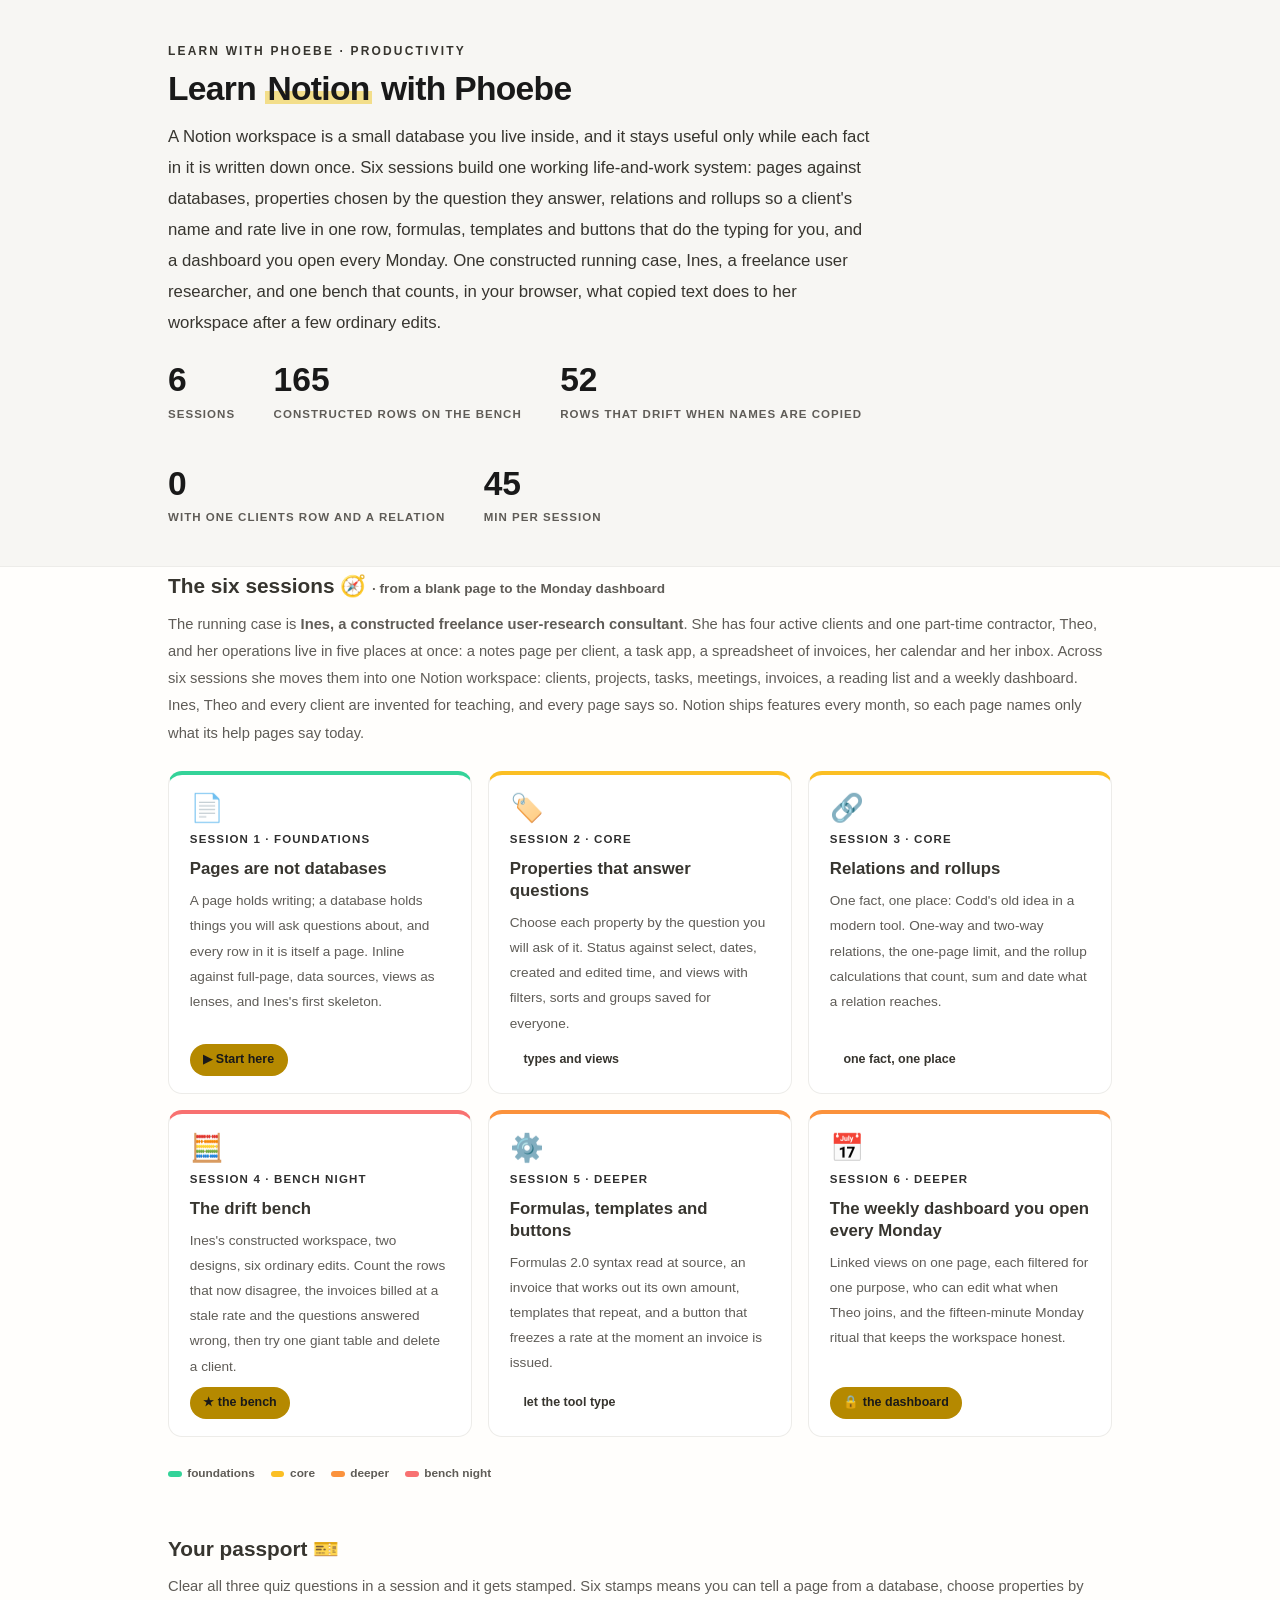
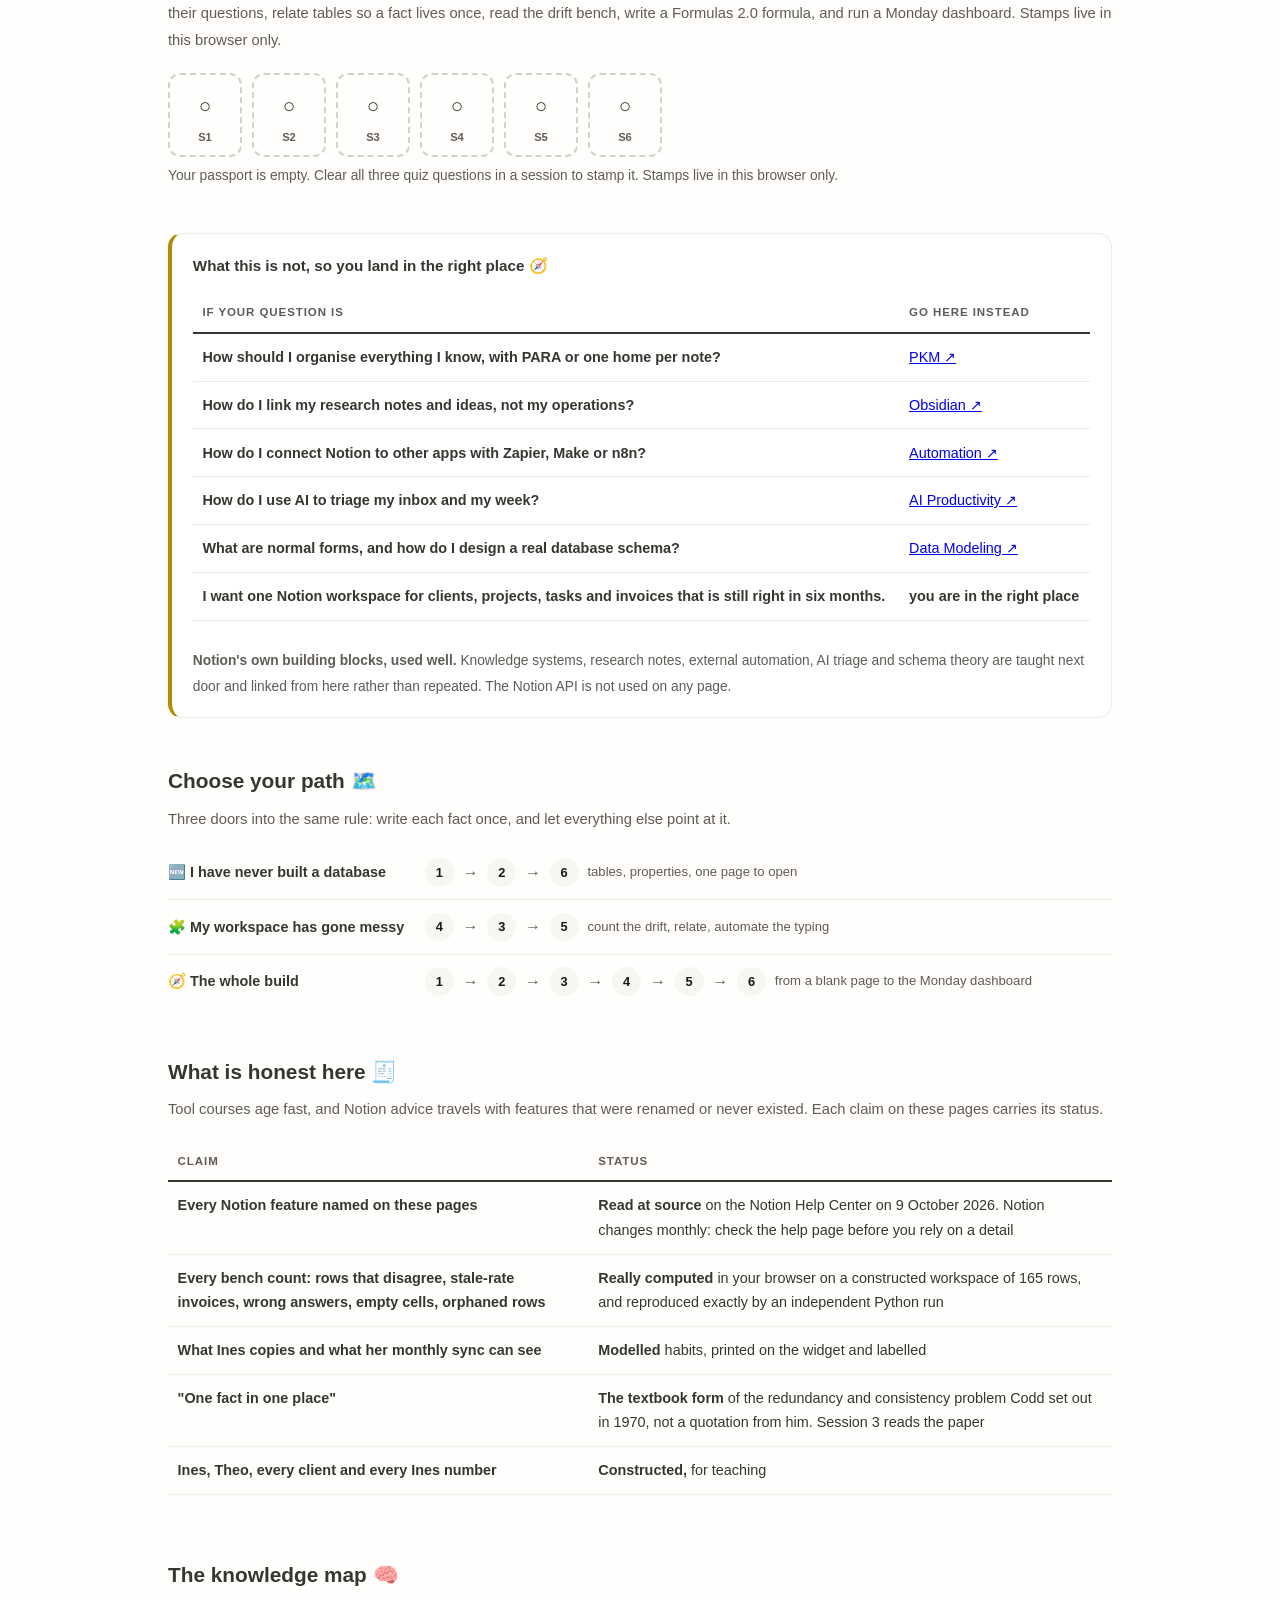
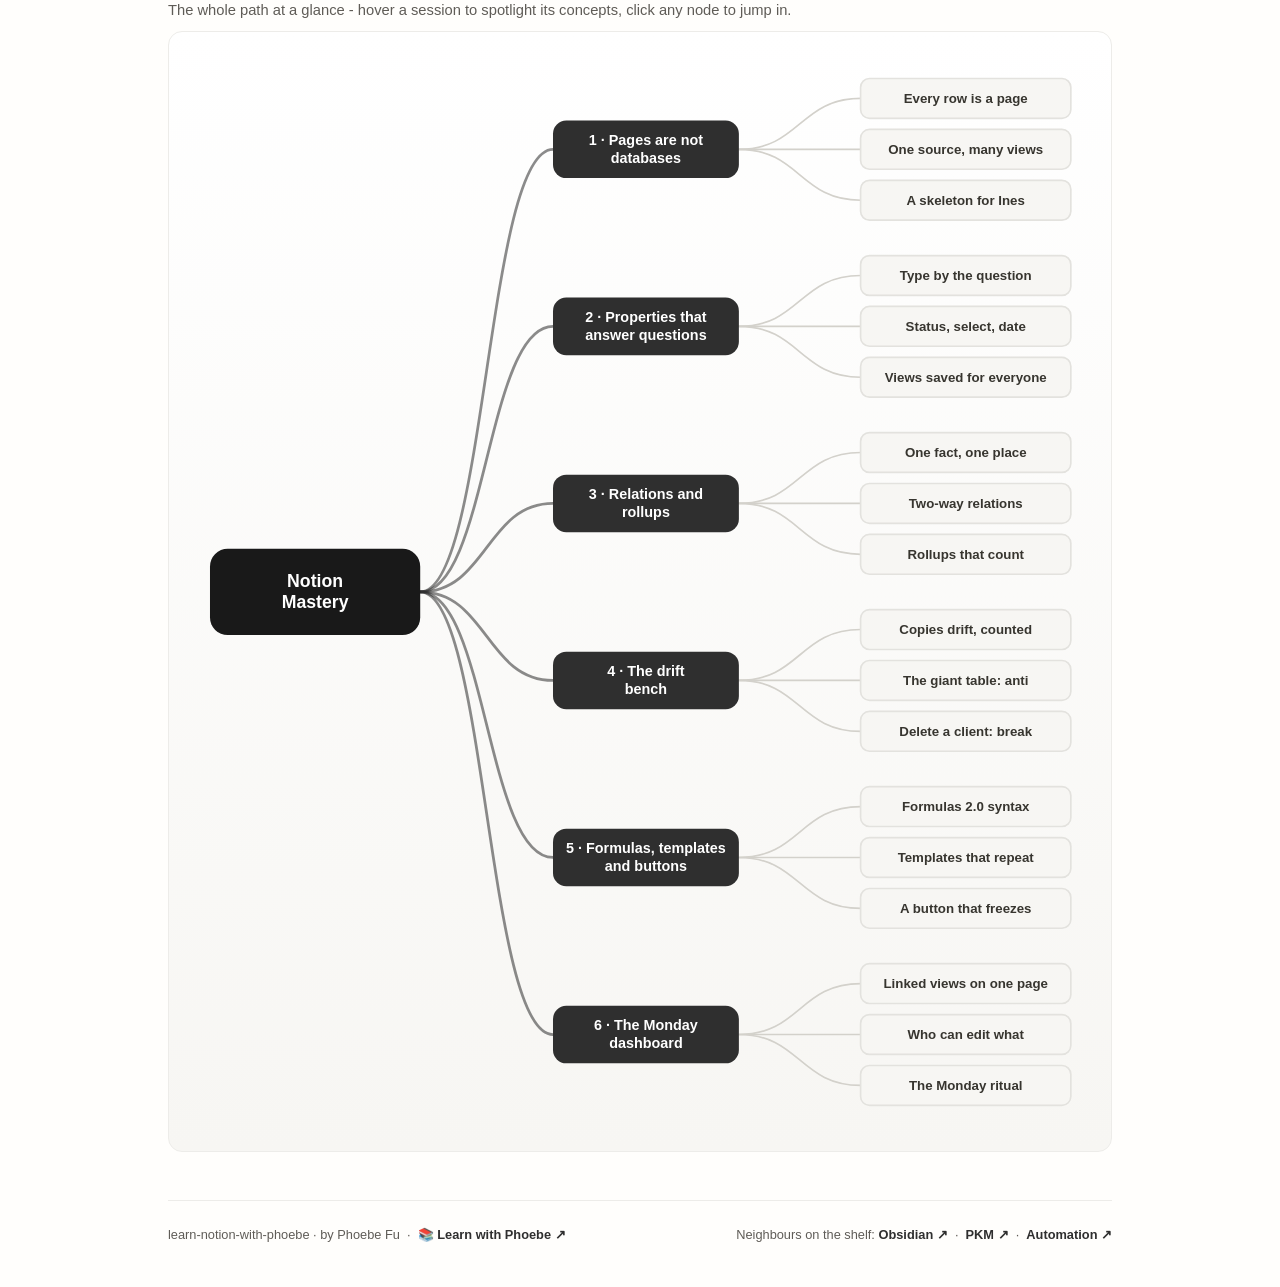
==== commit 140959cc: "Light surfaces everywhere: lightbox, cheat panel, code boxes; contrast and phone-width fixes Every d" ====
--- a/index.html
+++ b/index.html
@@ -19,7 +19,7 @@
 <meta name="twitter:image" content="https://phoebefu6.github.io/learn-notion-with-phoebe/assets/og-cover.png">
 <!-- social:end -->
 <title>Learn Notion with Phoebe</title>
-<link rel="stylesheet" href="assets/style.css?v=3">
+<link rel="stylesheet" href="assets/style.css?v=19">
 <style>
 
   .stats-row { display: flex; gap: 2.4rem; margin-top: 1.5rem; flex-wrap: wrap; }
@@ -57,7 +57,7 @@
   .path { display: flex; gap: .55rem; align-items: center; padding: .75rem 0; border-bottom: .5px solid var(--hairline); flex-wrap: wrap; }
   .path:last-child { border-bottom: none; }
   .path b { min-width: 15.5rem; font-size: .9rem; }
-  .path .pstep { background: var(--indigo-50); color: var(--indigo); border-radius: 999px; padding: .16rem .68rem; font-weight: 700; font-size: .8rem; text-decoration: none; transition: all .12s ease; }
+  .path .pstep { background: var(--indigo-50); color: var(--indigo-deep); border-radius: 999px; padding: .16rem .68rem; font-weight: 700; font-size: .8rem; text-decoration: none; transition: all .12s ease; }
   .path .pstep:hover { background: var(--indigo); color: #fff; }
   .path .parr { color: var(--muted); font-weight: 700; }
 
@@ -344,6 +344,6 @@
 };
 </script>
 <script src="assets/mindmap.js?v=1"></script>
-<script src="assets/app.js?v=1"></script>
+<script src="assets/app.js?v=19"></script>
 </body>
 </html>
--- a/assets/style.css
+++ b/assets/style.css
@@ -242,7 +242,7 @@
 .pill.light { background: var(--indigo-50); color: var(--indigo); }
 .pill.inkpill { background: var(--ink); color: #fff; }
 .pill.amber, .pill.peach { background: var(--amber); color: var(--indigo-deep); }
-.pill.bare { color: var(--faint); }
+.pill.bare { color: var(--muted); }
 
 /* ---------- 4D grid ---------- */
 .grid-2 { display: grid; grid-template-columns: repeat(auto-fit, minmax(15rem, 1fr)); gap: .8rem; margin: .5rem 0 1rem; }
@@ -271,10 +271,11 @@
 table.clean td:first-child { font-weight: 600; }
 
 /* ---------- prompt boxes ---------- */
-.prompt-box {
+.prompt-box{
   position: relative;
-  background: var(--code-bg);
-  color: var(--code-ink);
+  background: #F7F6F3;
+  border: 1px solid #EDECE9;
+  color: #37352F;
   border-radius: var(--radius);
   padding: 1.1rem 1.2rem;
   margin: 1rem 0 1.2rem;
@@ -284,12 +285,12 @@
   white-space: pre-wrap;
   word-break: break-word;
 }
-.prompt-box .label {
+.prompt-box .label{
   position: absolute;
   top: -0.7rem;
   left: 1rem;
-  background: var(--indigo);
-  color: #fff;
+  background: #2F2F2F;
+  color: #FFFFFF;
   font-family: "Inter", -apple-system, sans-serif;
   font-size: .68rem;
   font-weight: 700;
@@ -300,7 +301,7 @@
 }
 .prompt-box.bad .label { background: var(--faint); color: var(--ink); }
 .prompt-box.good .label { background: var(--amber); color: var(--indigo-deep); }
-.copy-btn {
+.copy-btn{
   position: absolute;
   top: .7rem;
   right: .7rem;
@@ -410,7 +411,7 @@
   gap: .4rem;
 }
 
-.lightbox {
+.lightbox{
   position: fixed;
   inset: 0;
   z-index: 100;
@@ -422,8 +423,10 @@
   cursor: zoom-out;
 }
 .lightbox.open { display: flex; }
-.lightbox .inner {
+.lightbox .inner{
   background: #fff;
+  border: 1px solid #EDECE9;
+  box-shadow: 0 10px 40px rgba(55,53,47,.14);
   border-radius: var(--radius);
   padding: 2rem;
   max-width: 94vw;
@@ -431,7 +434,7 @@
   overflow: auto;
 }
 .lightbox .inner svg, .lightbox .inner img { width: min(88vw, 70rem); height: auto; }
-.lightbox .close-hint {
+.lightbox .close-hint{
   position: fixed;
   top: 1rem; right: 1.4rem;
   color: var(--ink);
@@ -456,7 +459,7 @@
 .covered-row .note { margin-left: auto; color: var(--muted); font-size: .78rem; text-align: right; }
 
 /* ---------- cheat sheet footer ---------- */
-.cheat {
+.cheat{
   background: var(--indigo-50);
   color: var(--ink);
   border: 1px solid var(--indigo-soft);
@@ -1163,7 +1166,7 @@
   transition: all .18s ease;
 }
 .pp-stamp:hover { border-color: var(--indigo-soft); }
-.pp-stamp i { font-size: 1.3rem; font-style: normal; opacity: .7; color: var(--ink); }
+.pp-stamp i { font-size: 1.3rem; font-style: normal; opacity: 1; color: var(--ink); }
 .pp-stamp b { font: 800 0.7rem Inter, sans-serif; }
 .pp-stamp.got {
   border-style: solid; border-color: var(--indigo);
@@ -1352,3 +1355,28 @@
 .masthead .journey .jlabel { color: var(--muted); }
 .masthead .stat b { color: var(--indigo-deep); }
 .masthead .stat span { color: var(--muted); }
+
+/* layout-patch-3: phone-width overflow (2026-10-10) */
+.sql-bar { flex-wrap: wrap; }
+@media (max-width: 480px) {
+  .covered-row { flex-wrap: wrap; }
+  .covered-row .note { margin-left: 0; text-align: left; flex-basis: 100%; }
+  details.card summary { flex-wrap: wrap; }
+  details.card summary .mini { white-space: normal; }
+  .wk, .sqlbox, .prompt-box, pre { max-width: 100%; overflow-x: auto; }
+  .mono, code, strong, .note { overflow-wrap: anywhere; }
+  select, input[type=range], label { max-width: 100%; }
+  canvas, svg, img { max-width: 100%; height: auto; }
+  .tree-kids, .tree-node-wrap, .tree-node, .rb-night, .al-row, .gd-field, .tl-row, .sl-row { max-width: 100%; overflow-x: auto; }
+  .tl-cols, .sl-cols, .bb-cols, .ev-cols, [class$="-cols"] { grid-template-columns: 1fr !important; display: grid; }
+  .tl-cols > *, .sl-cols > *, [class$="-cols"] > * { min-width: 0; max-width: 100%; }
+  .mono { white-space: normal; }
+  .er-w, .bb-lab, .tl-lev, .sl-lev { max-width: 100%; white-space: normal; }
+}
+/* contrast-patch-2b */
+.cheat a { color: var(--indigo-deep, var(--ink)); }
+.chip.audience { background: transparent; border-color: rgba(255,255,255,.55); }
+.masthead a, .masthead .sub a { color: #fff; text-decoration: underline; text-underline-offset: 2px; }
+.prompt-box b, .prompt-box strong { color: var(--indigo-deep, var(--ink)); }
+.prompt-box span, .prompt-box em, .prompt-box i { color: inherit; }
+.pp-stamp i { color: var(--ink); }
